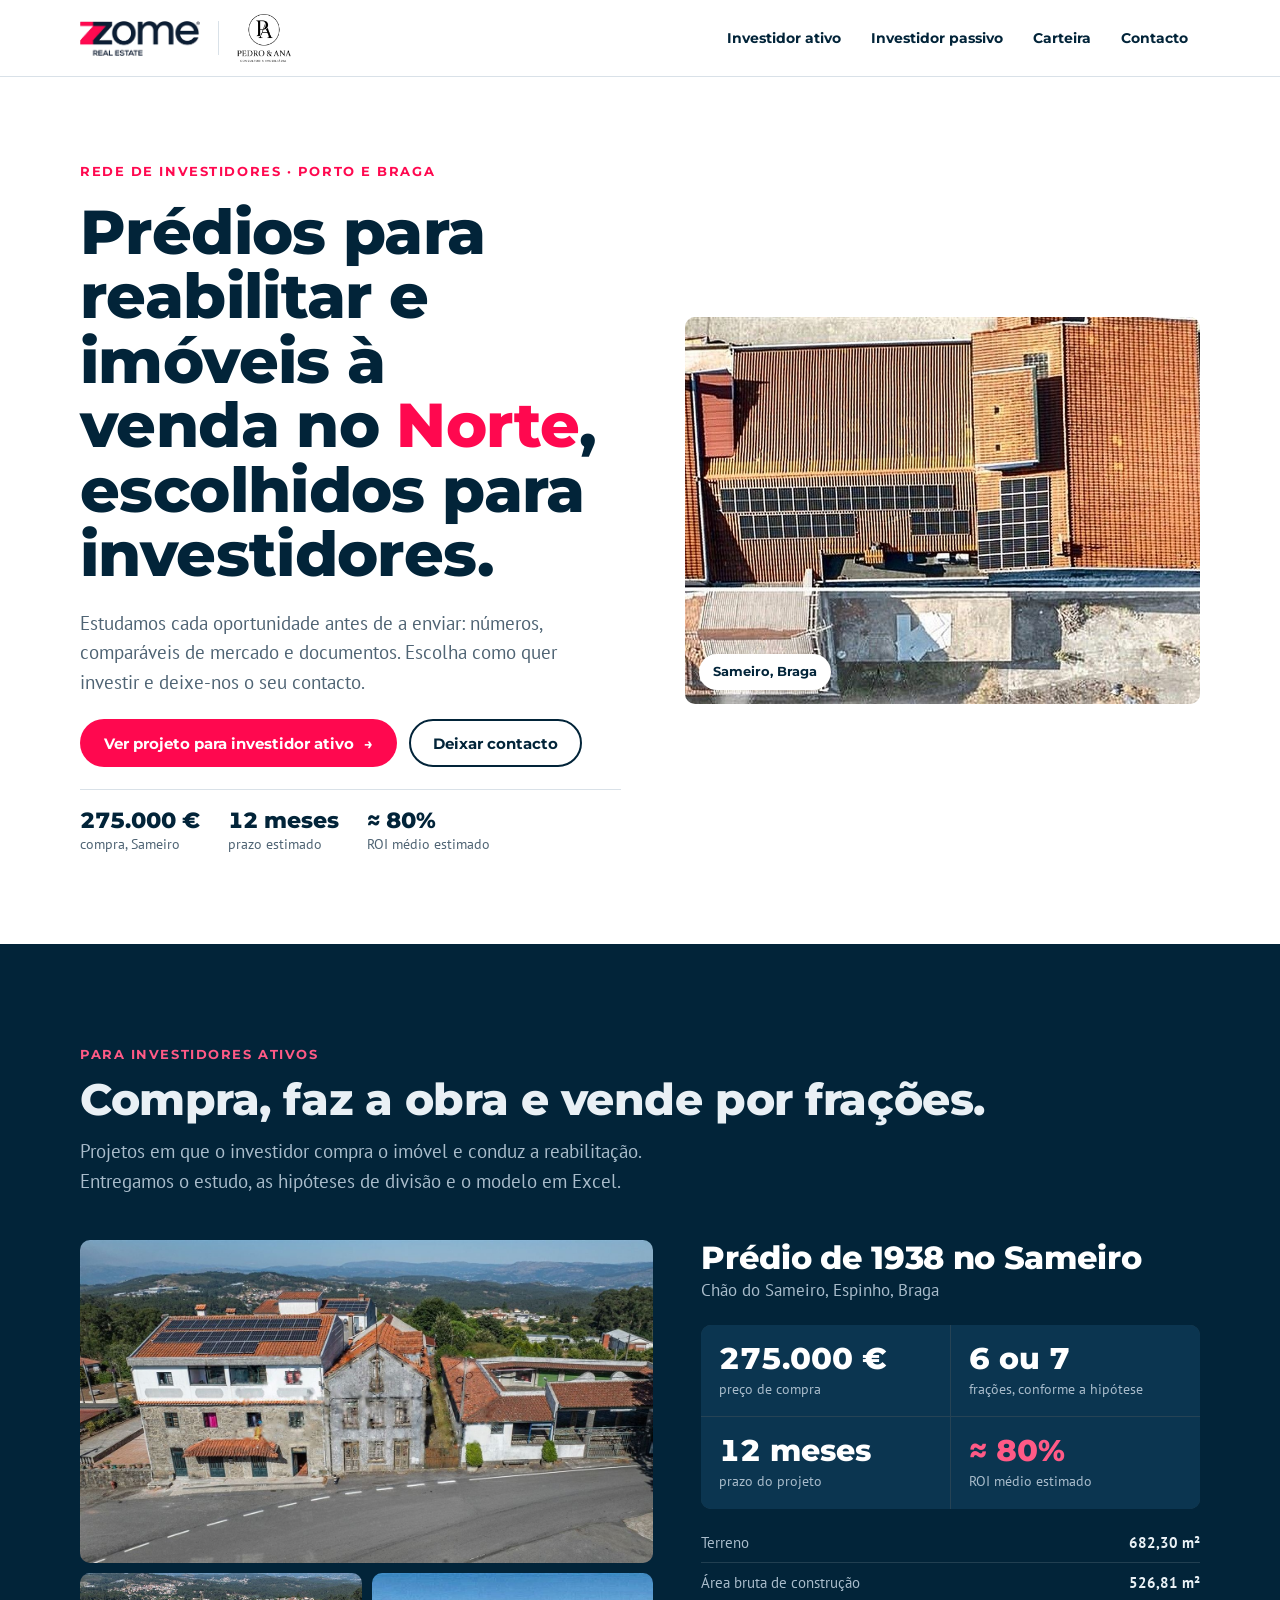
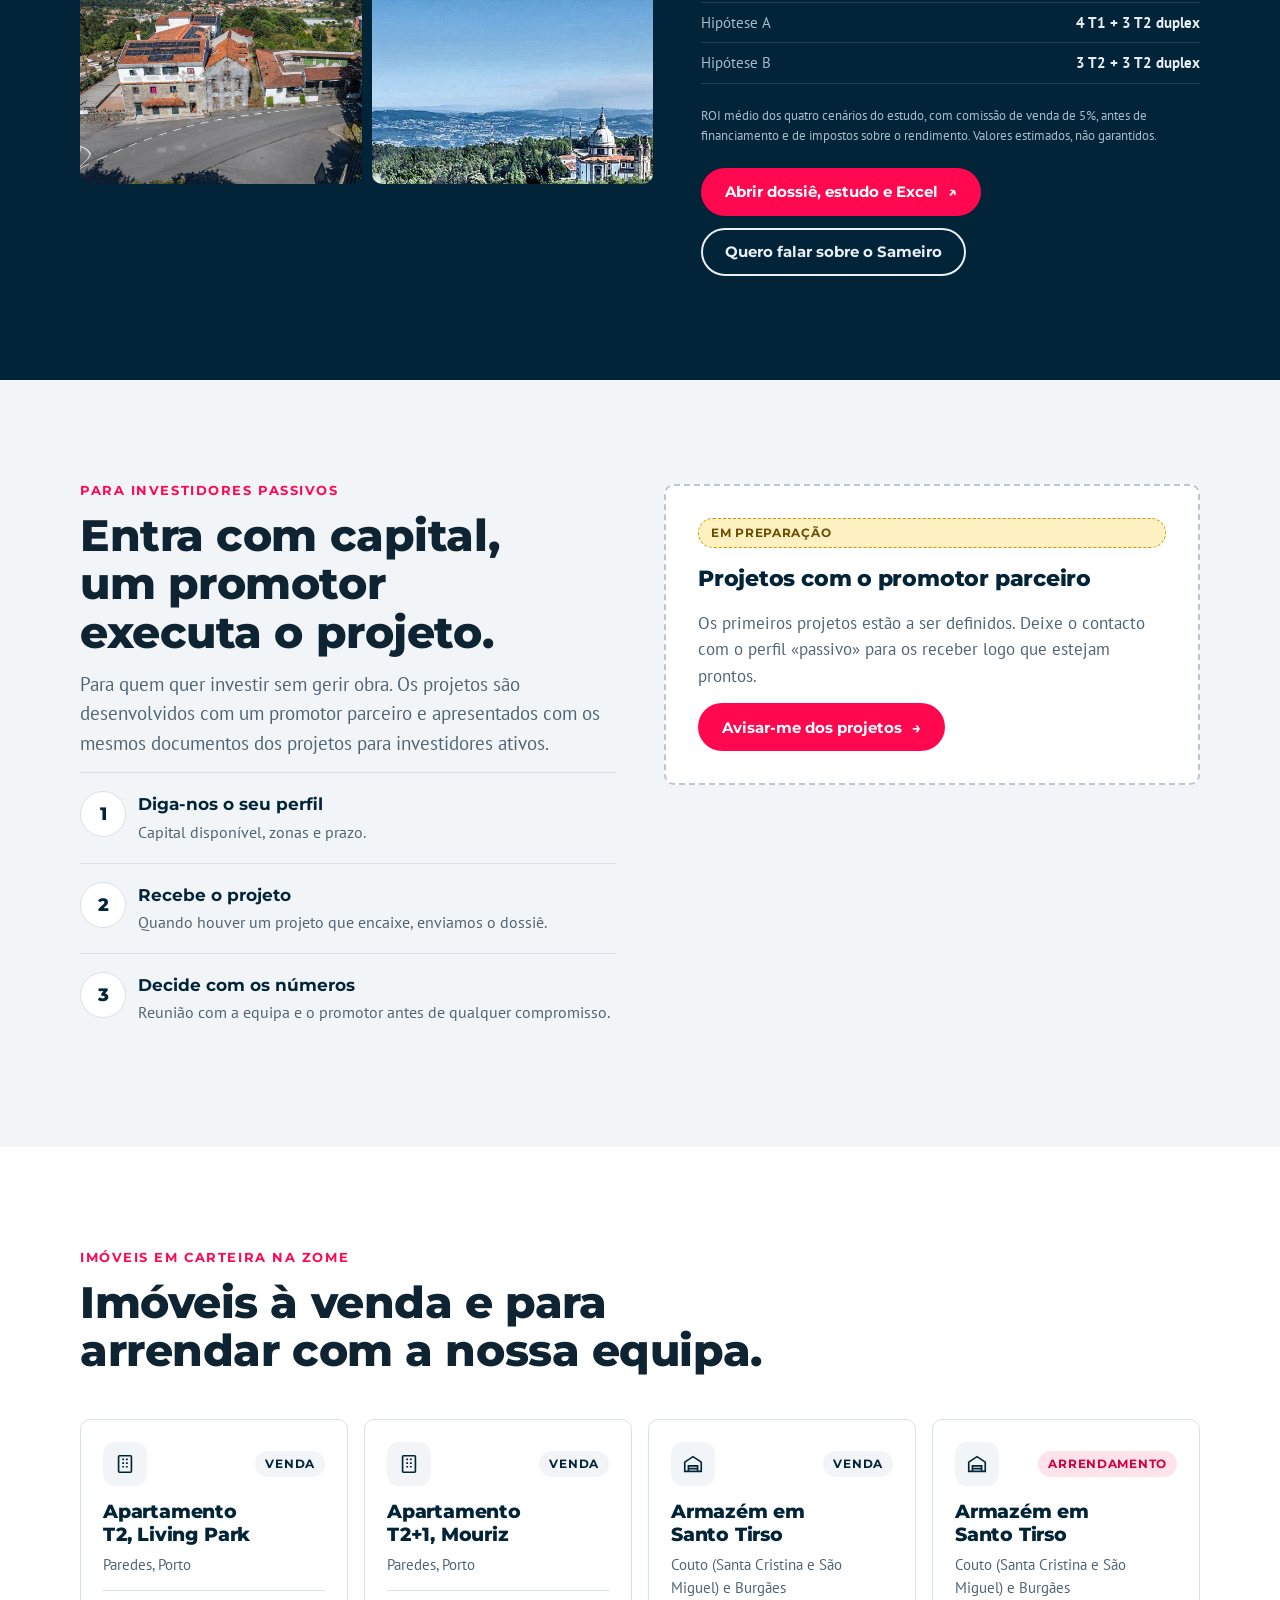
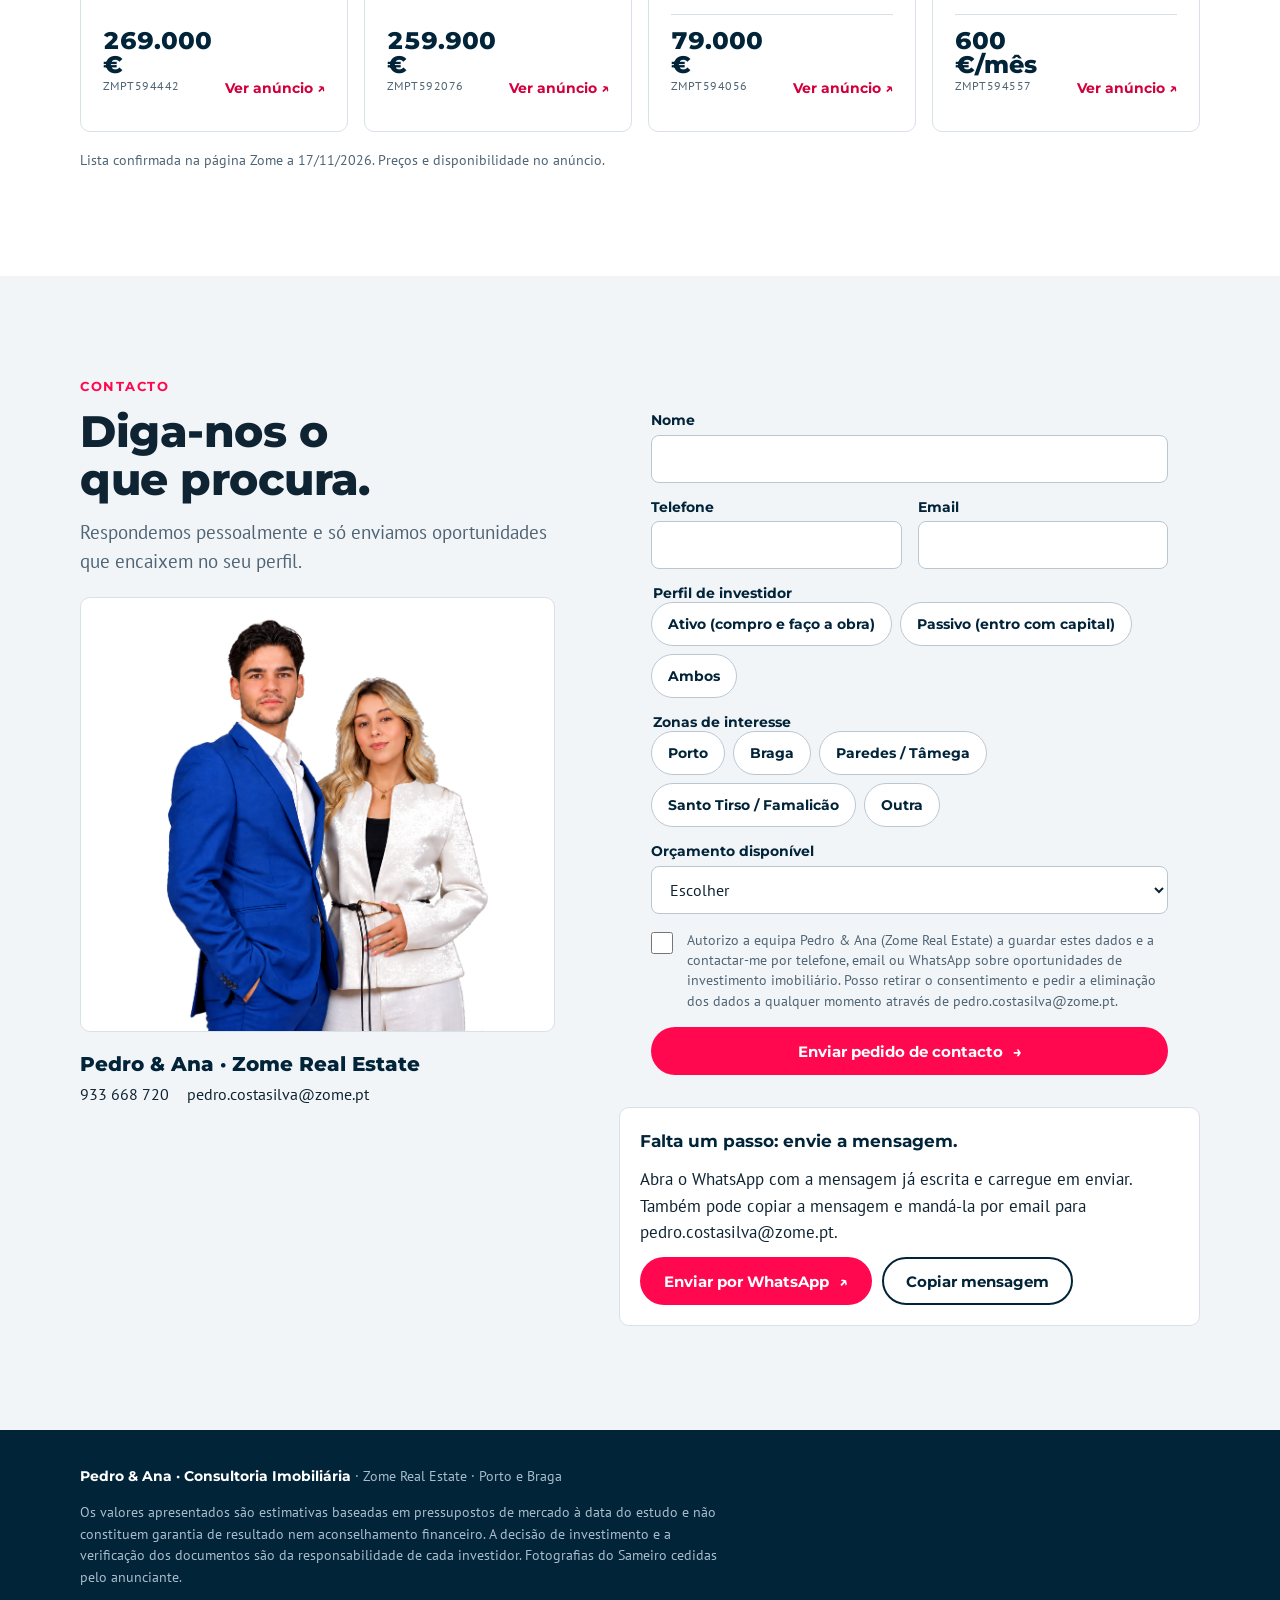
==== index.html @ 42542729 "Site de oportunidades para investidores (v1)" ====
<!doctype html>
<html lang="pt-PT">
<head>
<meta charset="utf-8">
<meta name="viewport" content="width=device-width,initial-scale=1,viewport-fit=cover">
<title>Oportunidades para Investidores · Pedro &amp; Ana · Zome</title>
<meta property="og:title" content="Oportunidades para Investidores · Pedro &amp; Ana">
<meta property="og:description" content="Prédios para reabilitar e imóveis à venda no Norte, estudados para investidores.">
<meta property="og:image" content="img/capa_01.jpg">
<meta name="theme-color" content="#022439">
<link rel="icon" href="img/pa.png">
<meta name="description" content="Oportunidades de investimento imobiliário no Norte, da equipa Pedro &amp; Ana (Zome).">
<link rel="preconnect" href="https://fonts.googleapis.com">
<link rel="stylesheet" href="https://fonts.googleapis.com/css2?family=Montserrat:wght@600;700;800&family=PT+Sans:wght@400;700&display=swap">
<style>
/* Layout: faixas alternadas branco / Dark Blue Zome; uma ideia por faixa; fotografia real do imóvel a liderar.
   Marca: Zome (Dark Blue + Electric Carmine) com Pedro & Ana. Página de tema único, por decisão de marca. */
:root{
  --navy:#022439; --navy-2:#0b3550; --carmine:#FF084F; --carmine-ink:#d1003d;
  --white:#ffffff; --mist:#f2f5f8; --line:#d9e1e8; --ink:#0f2433; --muted:#4f6474;
  --on-navy:#e9f0f5; --on-navy-muted:#a9bccb;
  --display:"Montserrat","Nexa","Segoe UI",Arial,sans-serif;
  --body:"PT Sans","Segoe UI",Arial,sans-serif;
  --r:10px; --wrap:1160px;
  color-scheme:light;
}
*{box-sizing:border-box}
body{margin:0;background:var(--white);color:var(--ink);font:400 17px/1.55 var(--body);-webkit-font-smoothing:antialiased}
img{max-width:100%;display:block}
a{color:inherit}
h1,h2,h3{font-family:var(--display);font-weight:800;letter-spacing:-.01em;text-wrap:balance;margin:0}
p{margin:0}
.wrap{max-width:var(--wrap);margin:0 auto;padding-left:max(20px,env(safe-area-inset-left,0px));padding-right:max(20px,env(safe-area-inset-right,0px))}
.band{padding-block:clamp(56px,9vw,104px)}
.navy{background:var(--navy);color:var(--on-navy)}
.mist{background:var(--mist)}
.eyebrow{font:700 13px/1 var(--display);letter-spacing:.12em;text-transform:uppercase;color:var(--carmine)}
.navy .eyebrow{color:#ff5a86}
.lead{font-size:clamp(17px,1.6vw,19px);color:var(--muted);max-width:60ch}
.navy .lead{color:var(--on-navy-muted)}
.h2{font-size:clamp(28px,4vw,44px);line-height:1.1}
.head{display:grid;gap:14px;margin-bottom:clamp(28px,4vw,44px)}
.pending{display:inline-flex;align-items:center;gap:8px;font:700 12px/1 var(--display);letter-spacing:.06em;text-transform:uppercase;padding:8px 12px;border-radius:999px;background:#fff1c2;color:#6b4e00;border:1px dashed #c99a00}

/* botões */
.btn{display:inline-flex;align-items:center;justify-content:center;gap:10px;min-height:48px;padding:0 22px;border-radius:999px;font:700 15px/1 var(--display);text-decoration:none;border:2px solid transparent;cursor:pointer;transition:transform .18s ease,background-color .18s ease,box-shadow .18s ease}
.btn:hover{transform:translateY(-2px)}
.btn:active{transform:translateY(0) scale(.98)}
.btn-primary{background:var(--carmine);color:#fff}
.btn-primary:hover{background:var(--carmine-ink);box-shadow:0 8px 20px -8px rgba(255,8,79,.6)}
.btn-ghost{border-color:currentColor;background:transparent}
.btn-ghost:hover{background:rgba(2,36,57,.06)}
.navy .btn-ghost:hover{background:rgba(255,255,255,.08)}
.btn .arr{transition:transform .18s ease}
.btn:hover .arr{transform:translateX(3px)}
:focus-visible{outline:3px solid var(--carmine);outline-offset:3px;border-radius:6px}

/* topo */
.top{background:var(--white);border-bottom:1px solid var(--line)}
.top .wrap{display:flex;align-items:center;justify-content:space-between;gap:16px;min-height:76px;flex-wrap:wrap;padding-block:10px}
.logos{display:flex;align-items:center;gap:18px}
.logos .zome{width:120px;height:auto}
.logos .pa{width:54px;height:auto}
.logos .sep{width:1px;height:34px;background:var(--line)}
.top nav{display:flex;gap:6px;flex-wrap:wrap}
.top nav a{font:700 14px/1 var(--display);text-decoration:none;padding:12px 12px;border-radius:999px;color:var(--navy);background-image:linear-gradient(var(--carmine),var(--carmine));background-size:0 2px;background-repeat:no-repeat;background-position:12px calc(100% - 6px);transition:background-size .2s ease}
.top nav a:hover{background-size:calc(100% - 24px) 2px}

/* hero */
.hero{padding-block:clamp(40px,7vw,88px)}
.hero .wrap{display:grid;grid-template-columns:1.05fr 1fr;gap:clamp(28px,5vw,64px);align-items:center}
.hero h1{font-size:clamp(34px,5.4vw,62px);line-height:1.04;color:var(--navy)}
.hero h1 em{font-style:normal;color:var(--carmine)}
.hero .copy{display:grid;gap:22px;min-width:0}
.hero .actions{display:flex;gap:12px;flex-wrap:wrap}
.hero-photo{position:relative;border-radius:var(--r);overflow:hidden;aspect-ratio:4/3;max-width:100%;background:var(--mist)}
.hero-photo img{width:100%;height:100%;object-fit:cover;transition:transform .5s ease}
.hero-photo:hover img{transform:scale(1.025)}
.hero-photo .tag{position:absolute;left:14px;bottom:14px;background:var(--white);color:var(--navy);font:700 13px/1.2 var(--display);padding:10px 14px;border-radius:999px}
.facts-row{display:flex;gap:28px;flex-wrap:wrap;padding-top:6px;border-top:1px solid var(--line)}
.facts-row div{display:grid;gap:2px;padding-top:14px}
.facts-row b{font:800 22px/1 var(--display);color:var(--navy);font-variant-numeric:tabular-nums}
.facts-row span{font-size:14px;color:var(--muted)}
[data-enter]{animation:enter .7s cubic-bezier(.2,.7,.2,1) both}
[data-enter="2"]{animation-delay:.12s}
@keyframes enter{from{opacity:0;transform:translateY(14px)}to{opacity:1;transform:none}}

/* ativos: Sameiro */
.project{display:grid;grid-template-columns:1.15fr 1fr;gap:clamp(24px,4vw,48px);align-items:start}
.gallery{display:grid;grid-template-columns:1fr 1fr;gap:10px;min-width:0}
.gallery figure{margin:0;border-radius:var(--r);overflow:hidden;background:var(--navy-2)}
.gallery figure:first-child{grid-column:1/-1;aspect-ratio:16/9}
.gallery figure:not(:first-child){aspect-ratio:4/3}
.gallery img{width:100%;height:100%;object-fit:cover;transition:transform .5s ease}
.gallery figure:hover img{transform:scale(1.03)}
.pdata{display:grid;gap:22px;min-width:0}
.pdata h3{font-size:clamp(24px,2.8vw,32px);line-height:1.15;color:#fff}
.place{color:var(--on-navy-muted)}
.kpis{display:grid;grid-template-columns:1fr 1fr;gap:1px;background:rgba(255,255,255,.14);border-radius:var(--r);overflow:hidden}
.kpis div{background:var(--navy-2);padding:18px 18px 16px;display:grid;gap:4px}
.kpis b{font:800 clamp(24px,2.6vw,30px)/1.05 var(--display);color:#fff;font-variant-numeric:tabular-nums}
.kpis .roi b{color:#ff5a86}
.kpis span{font-size:14px;color:var(--on-navy-muted)}
.spec{display:grid;gap:8px;font-size:15px;color:var(--on-navy-muted);margin:0;padding:0;list-style:none}
.spec li{display:flex;justify-content:space-between;gap:16px;border-bottom:1px solid rgba(255,255,255,.12);padding-bottom:8px}
.spec li b{color:var(--on-navy);font-weight:700;text-align:right}
.note{font-size:13px;color:var(--on-navy-muted)}
.pactions{display:flex;gap:12px;flex-wrap:wrap}

/* passivos */
.passive{display:grid;grid-template-columns:1fr 1fr;gap:clamp(24px,4vw,48px);align-items:start}
.how{display:grid;gap:0;margin:0;padding:0;list-style:none;counter-reset:s}
.how li{counter-increment:s;display:grid;grid-template-columns:44px 1fr;gap:14px;padding:18px 0;border-top:1px solid var(--line)}
.how li::before{content:counter(s);font:800 18px/44px var(--display);text-align:center;width:44px;height:44px;border-radius:50%;background:var(--white);color:var(--navy);border:1px solid var(--line)}
.how b{font-family:var(--display);color:var(--navy);display:block;margin-bottom:2px}
.how p{color:var(--muted);font-size:16px}
.slot{border:2px dashed #b9c7d3;border-radius:var(--r);padding:clamp(22px,3vw,32px);display:grid;gap:14px;background:var(--white)}
.slot h3{font-size:22px;color:var(--navy)}
.slot p{color:var(--muted)}

/* carteira Zome */
.cards{display:grid;grid-template-columns:repeat(4,minmax(0,1fr));gap:16px}
.card{display:grid;grid-template-rows:auto auto 1fr auto;gap:14px;padding:22px;border:1px solid var(--line);border-radius:var(--r);text-decoration:none;background:var(--white);transition:transform .2s ease,box-shadow .2s ease,border-color .2s ease}
.card:hover{transform:translateY(-2px);box-shadow:0 14px 28px -18px rgba(2,36,57,.45);border-color:#b9c7d3}
.card .thumb{margin:-22px -22px 0;aspect-ratio:16/10;overflow:hidden;border-radius:var(--r) var(--r) 0 0;background:var(--mist)}
.card .thumb img{width:100%;height:100%;object-fit:cover;transition:transform .5s ease}
.card:hover .thumb img{transform:scale(1.03)}
.card .kind{display:flex;justify-content:space-between;align-items:center;gap:8px}
.card .ico{width:44px;height:44px;border-radius:12px;background:var(--mist);display:grid;place-items:center;color:var(--navy)}
.card .deal{font:700 12px/1 var(--display);letter-spacing:.06em;text-transform:uppercase;padding:7px 10px;border-radius:999px;background:var(--mist);color:var(--navy)}
.card .deal.rent{background:#ffe3eb;color:var(--carmine-ink)}
.card h3{font-size:19px;line-height:1.25;color:var(--navy)}
.card .loc{font-size:15px;color:var(--muted);margin-top:6px}
.card .price{font:800 24px/1 var(--display);color:var(--navy);font-variant-numeric:tabular-nums}
.card .foot{display:flex;justify-content:space-between;align-items:end;gap:10px;padding-top:14px;border-top:1px solid var(--line)}
.card .ref{font-size:12px;color:var(--muted);letter-spacing:.04em}
.card .go{font:700 14px/1 var(--display);color:var(--carmine-ink);white-space:nowrap}
.card:hover .go .arr{transform:translateX(3px)}
.go .arr{display:inline-block;transition:transform .18s ease}
.checked{margin-top:18px;font-size:14px;color:var(--muted)}

/* contacto */
.contact{display:grid;grid-template-columns:.9fr 1.1fr;gap:clamp(28px,5vw,64px);align-items:start}
.team{display:grid;gap:20px;min-width:0}
.team-photo{background:#fff;border-radius:var(--r);border:1px solid var(--line);overflow:hidden;display:flex;justify-content:center;padding-top:18px}
.team-photo img{width:min(340px,80%);height:auto}
.team .who{display:grid;gap:6px}
.team .who b{font:800 20px/1.2 var(--display);color:var(--navy)}
.copyable{display:flex;flex-wrap:wrap;gap:8px 18px;font-size:16px}
.copyable span{user-select:all}
form{display:grid;gap:16px;background:var(--mist);padding:clamp(20px,3vw,32px);border-radius:var(--r)}
.row2{display:grid;grid-template-columns:1fr 1fr;gap:16px}
.field{display:grid;gap:6px;min-width:0}
label,.legend{font:700 14px/1.2 var(--display);color:var(--navy)}
input[type=text],input[type=tel],input[type=email],select{width:100%;min-height:48px;padding:10px 14px;border:1px solid #b9c7d3;border-radius:8px;font:400 16px/1.3 var(--body);color:var(--ink);background:#fff}
input:focus,select:focus{outline:3px solid rgba(255,8,79,.35);outline-offset:0;border-color:var(--carmine)}
fieldset{border:0;margin:0;padding:0;display:grid;gap:8px;min-width:0}
.choices{display:flex;flex-wrap:wrap;gap:8px}
.choice{position:relative}
.choice input{position:absolute;opacity:0;inset:0;width:100%;height:100%;margin:0;cursor:pointer}
.choice span{display:inline-flex;align-items:center;min-height:44px;padding:0 16px;border-radius:999px;border:1px solid #b9c7d3;background:#fff;font:700 14px/1 var(--display);color:var(--navy);transition:background-color .15s ease,border-color .15s ease}
.choice input:checked+span{background:var(--navy);border-color:var(--navy);color:#fff}
.choice input:focus-visible+span{outline:3px solid var(--carmine);outline-offset:2px}
.consent{display:grid;grid-template-columns:24px 1fr;gap:12px;align-items:start;font:400 14px/1.45 var(--body);color:var(--muted)}
.consent input{width:22px;height:22px;margin:2px 0 0;accent-color:var(--carmine)}
.err{font-size:13px;color:var(--carmine-ink);min-height:0}
.err:empty{display:none}
.done{display:grid;gap:12px;background:#fff;border:1px solid var(--line);border-radius:var(--r);padding:20px}
.done b{font-family:var(--display);color:var(--navy)}
.done .acts{display:flex;flex-wrap:wrap;gap:10px}

/* rodapé */
footer{background:var(--navy);color:var(--on-navy-muted);font-size:14px}
footer .wrap{display:grid;gap:14px;padding-block:36px}
footer b{color:#fff;font-family:var(--display)}
footer .legal{max-width:80ch}

@media (max-width:980px){
  .cards{grid-template-columns:repeat(2,minmax(0,1fr))}
}
@media (max-width:860px){
  .hero .wrap,.project,.passive,.contact{grid-template-columns:1fr}
  .hero-photo{aspect-ratio:16/10}
}
@media (max-width:560px){
  body{font-size:16px}
  .top nav{display:none}
  .cards,.row2{grid-template-columns:1fr}
  .hero .actions .btn,.pactions .btn,form .btn{width:100%}
  .facts-row{gap:18px}
  .kpis b{font-size:22px;white-space:nowrap}
  .kpis div{padding:16px 14px 14px}
}
@media (prefers-reduced-motion:reduce){
  *{animation:none!important;transition:none!important}
}
</style>

</head>
<body>
<header class="top">
  <div class="wrap">
    <div class="logos">
      <img class="zome" src="img/zome.png" alt="Zome Real Estate" width="528" height="154">
      <span class="sep" aria-hidden="true"></span>
      <img class="pa" src="img/pa.png" alt="Pedro &amp; Ana" width="384" height="336">
    </div>
    <nav aria-label="Secções">
      <a href="#ativos">Investidor ativo</a>
      <a href="#passivos">Investidor passivo</a>
      <a href="#carteira">Carteira</a>
      <a href="#contacto">Contacto</a>
    </nav>
  </div>
</header>

<main>
  <section class="hero" aria-labelledby="h1">
    <div class="wrap">
      <div class="copy" data-enter>
        <p class="eyebrow">Rede de Investidores · Porto e Braga</p>
        <h1 id="h1">Prédios para reabilitar e imóveis à venda no <em>Norte</em>, escolhidos para investidores.</h1>
        <p class="lead">Estudamos cada oportunidade antes de a enviar: números, comparáveis de mercado e documentos. Escolha como quer investir e deixe-nos o seu contacto.</p>
        <div class="actions">
          <a class="btn btn-primary" href="#ativos">Ver projeto para investidor ativo <span class="arr" aria-hidden="true">→</span></a>
          <a class="btn btn-ghost" href="#contacto" style="color:var(--navy)">Deixar contacto</a>
        </div>
        <div class="facts-row" aria-label="Projeto em destaque">
          <div><b>275.000 €</b><span>compra, Sameiro</span></div>
          <div><b>12 meses</b><span>prazo estimado</span></div>
          <div><b>≈ 80%</b><span>ROI médio estimado</span></div>
        </div>
      </div>
      <div class="hero-photo" data-enter="2">
        <img src="img/capa_01.jpg" alt="Vista aérea do Sameiro, em Braga" width="1360" height="614">
        <span class="tag">Sameiro, Braga</span>
      </div>
    </div>
  </section>

  <section id="ativos" class="band navy" aria-labelledby="h-ativos">
    <div class="wrap">
      <div class="head">
        <p class="eyebrow">Para investidores ativos</p>
        <h2 id="h-ativos" class="h2">Compra, faz a obra e vende por frações.</h2>
        <p class="lead">Projetos em que o investidor compra o imóvel e conduz a reabilitação. Entregamos o estudo, as hipóteses de divisão e o modelo em Excel.</p>
      </div>
      <article class="project">
        <div class="gallery">
          <figure><img src="img/vista.jpg" alt="Fachada do prédio do Sameiro vista de cima, junto à estrada" loading="lazy" width="1400" height="787"></figure>
          <figure><img src="img/fachada.jpg" alt="Fachada principal do prédio" loading="lazy" width="1400" height="787"></figure>
          <figure><img src="img/santuario.jpg" alt="Santuário do Sameiro, perto do prédio" loading="lazy" width="1400" height="356"></figure>
        </div>
        <div class="pdata">
          <div>
            <h3>Prédio de 1938 no Sameiro</h3>
            <p class="place">Chão do Sameiro, Espinho, Braga</p>
          </div>
          <div class="kpis">
            <div><b>275.000 €</b><span>preço de compra</span></div>
            <div><b>6 ou 7</b><span>frações, conforme a hipótese</span></div>
            <div><b>12 meses</b><span>prazo do projeto</span></div>
            <div class="roi"><b>≈ 80%</b><span>ROI médio estimado</span></div>
          </div>
          <ul class="spec">
            <li><span>Terreno</span><b>682,30 m²</b></li>
            <li><span>Área bruta de construção</span><b>526,81 m²</b></li>
            <li><span>Hipótese A</span><b>4 T1 + 3 T2 duplex</b></li>
            <li><span>Hipótese B</span><b>3 T2 + 3 T2 duplex</b></li>
          </ul>
          <p class="note">ROI médio dos quatro cenários do estudo, com comissão de venda de 5%, antes de financiamento e de impostos sobre o rendimento. Valores estimados, não garantidos.</p>
          <div class="pactions">
            <a class="btn btn-primary" href="https://drive.google.com/drive/folders/1wMXdfrpg5PGlUDmoerhlWoyHNDEDLMQx" target="_blank" rel="noopener">Abrir dossiê, estudo e Excel <span class="arr" aria-hidden="true">↗</span></a>
            <a class="btn btn-ghost" href="#contacto">Quero falar sobre o Sameiro</a>
          </div>
        </div>
      </article>
    </div>
  </section>

  <section id="passivos" class="band mist" aria-labelledby="h-passivos">
    <div class="wrap passive">
      <div class="head" style="margin-bottom:0">
        <p class="eyebrow">Para investidores passivos</p>
        <h2 id="h-passivos" class="h2">Entra com capital, um promotor executa o projeto.</h2>
        <p class="lead">Para quem quer investir sem gerir obra. Os projetos são desenvolvidos com um promotor parceiro e apresentados com os mesmos documentos dos projetos para investidores ativos.</p>
        <ol class="how">
          <li><div><b>Diga-nos o seu perfil</b><p>Capital disponível, zonas e prazo.</p></div></li>
          <li><div><b>Recebe o projeto</b><p>Quando houver um projeto que encaixe, enviamos o dossiê.</p></div></li>
          <li><div><b>Decide com os números</b><p>Reunião com a equipa e o promotor antes de qualquer compromisso.</p></div></li>
        </ol>
      </div>
      <div class="slot" aria-live="polite">
        <span class="pending">Em preparação</span>
        <h3>Projetos com o promotor parceiro</h3>
        <p>Os primeiros projetos estão a ser definidos. Deixe o contacto com o perfil «passivo» para os receber logo que estejam prontos.</p>
        <!-- POR PREENCHER (Pedro): projetos do Jorge Pais — nome, zona, capital mínimo, prazo, retorno previsto, modelo de entrada. Confirmar se o nome do promotor pode aparecer. -->
        <a class="btn btn-primary" href="#contacto" style="justify-self:start">Avisar-me dos projetos <span class="arr" aria-hidden="true">→</span></a>
      </div>
    </div>
  </section>

  <section id="carteira" class="band" aria-labelledby="h-carteira">
    <div class="wrap">
      <div class="head">
        <p class="eyebrow">Imóveis em carteira na Zome</p>
        <h2 id="h-carteira" class="h2">Imóveis à venda e para arrendar com a nossa equipa.</h2>
      </div>
      <div class="cards">
        <a class="card" href="https://www.zome.pt/pt/apartamento-t2-porto-paredes-paredes-ZMPT594442" target="_blank" rel="noopener">
          <div class="thumb"><img src="https://images.zome.pt/listings/mres/2/0/2/6/1/0/2/2/1/4/4/8/4/2/livingparkviiexterior03_20261116170755.jpg" alt="Exterior do Living Park, em Paredes" loading="lazy" referrerpolicy="no-referrer" onerror="this.parentElement.remove()"></div>
          <div class="kind"><span class="ico" aria-hidden="true"><svg width="22" height="22" viewBox="0 0 24 24" fill="none" stroke="currentColor" stroke-width="1.8"><rect x="5" y="3" width="14" height="18" rx="1"/><path d="M9 7h2M13 7h2M9 11h2M13 11h2M9 15h2M13 15h2"/></svg></span><span class="deal">Venda</span></div>
          <div><h3>Apartamento T2, Living Park</h3><p class="loc">Paredes, Porto</p></div>
          <div class="foot"><div><p class="price">269.000 €</p><p class="ref">ZMPT594442</p></div><span class="go">Ver anúncio <span class="arr">↗</span></span></div>
        </a>
        <a class="card" href="https://www.zome.pt/pt/apartamento-t2_1-porto-paredes-paredes-ZMPT592076" target="_blank" rel="noopener">
          <div class="thumb"><img src="https://images.zome.pt/listings/mres/2/0/2/6/0/8/1/1/0/8/3/3/5/1sala_20260921233149.jpg" alt="Sala do apartamento T2+1 em Mouriz" loading="lazy" referrerpolicy="no-referrer" onerror="this.parentElement.remove()"></div>
          <div class="kind"><span class="ico" aria-hidden="true"><svg width="22" height="22" viewBox="0 0 24 24" fill="none" stroke="currentColor" stroke-width="1.8"><rect x="5" y="3" width="14" height="18" rx="1"/><path d="M9 7h2M13 7h2M9 11h2M13 11h2M9 15h2M13 15h2"/></svg></span><span class="deal">Venda</span></div>
          <div><h3>Apartamento T2+1, Mouriz</h3><p class="loc">Paredes, Porto</p></div>
          <div class="foot"><div><p class="price">259.900 €</p><p class="ref">ZMPT592076</p></div><span class="go">Ver anúncio <span class="arr">↗</span></span></div>
        </a>
        <a class="card" href="https://www.zome.pt/pt/armazem-porto-santo_tirso-santo_tirso_couto_santa_cristina_e_sao_miguel_e_burgaes-ZMPT594056" target="_blank" rel="noopener">
          <div class="thumb"><img src="https://images.zome.pt/listings/mres/2/0/2/6/1/0/1/2/2/1/2/2/1/1/01capaarmazem_20261012212223.jpg" alt="Armazém em Santo Tirso" loading="lazy" referrerpolicy="no-referrer" onerror="this.parentElement.remove()"></div>
          <div class="kind"><span class="ico" aria-hidden="true"><svg width="22" height="22" viewBox="0 0 24 24" fill="none" stroke="currentColor" stroke-width="1.8"><path d="M3 10l9-6 9 6v10H3z"/><path d="M7 20v-6h10v6M7 17h10"/></svg></span><span class="deal">Venda</span></div>
          <div><h3>Armazém em Santo Tirso</h3><p class="loc">Couto (Santa Cristina e São Miguel) e Burgães</p></div>
          <div class="foot"><div><p class="price">79.000 €</p><p class="ref">ZMPT594056</p></div><span class="go">Ver anúncio <span class="arr">↗</span></span></div>
        </a>
        <a class="card" href="https://www.zome.pt/pt/armazem-porto-santo_tirso-santo_tirso_couto_santa_cristina_e_sao_miguel_e_burgaes-ZMPT594557" target="_blank" rel="noopener">
          <div class="thumb"><img src="https://images.zome.pt/listings/mres/2/0/2/6/1/0/2/6/1/2/1/5/2/8/01capaarmazem20261012212223_20261026121537.jpg" alt="Armazém em Santo Tirso para arrendar" loading="lazy" referrerpolicy="no-referrer" onerror="this.parentElement.remove()"></div>
          <div class="kind"><span class="ico" aria-hidden="true"><svg width="22" height="22" viewBox="0 0 24 24" fill="none" stroke="currentColor" stroke-width="1.8"><path d="M3 10l9-6 9 6v10H3z"/><path d="M7 20v-6h10v6M7 17h10"/></svg></span><span class="deal rent">Arrendamento</span></div>
          <div><h3>Armazém em Santo Tirso</h3><p class="loc">Couto (Santa Cristina e São Miguel) e Burgães</p></div>
          <div class="foot"><div><p class="price">600 €/mês</p><p class="ref">ZMPT594557</p></div><span class="go">Ver anúncio <span class="arr">↗</span></span></div>
        </a>
      </div>
      <p class="checked">Lista confirmada na página Zome a 17/11/2026. Preços e disponibilidade no anúncio.</p>
    </div>
  </section>

  <section id="contacto" class="band mist" aria-labelledby="h-contacto">
    <div class="wrap contact">
      <div class="team">
        <div class="head" style="margin-bottom:0">
          <p class="eyebrow">Contacto</p>
          <h2 id="h-contacto" class="h2">Diga-nos o que procura.</h2>
          <p class="lead">Respondemos pessoalmente e só enviamos oportunidades que encaixem no seu perfil.</p>
        </div>
        <div class="team-photo"><img src="img/team.png" alt="Pedro e Ana" width="711" height="869" loading="lazy"></div>
        <div class="who">
          <b>Pedro &amp; Ana · Zome Real Estate</b>
          <div class="copyable"><span>933 668 720</span><span>pedro.costasilva@zome.pt</span></div>
        </div>
      </div>

      <div>
        <form id="lead" novalidate>
          <div class="field"><label for="f-nome">Nome</label><input id="f-nome" name="nome" type="text" autocomplete="name" required><p class="err" id="e-nome"></p></div>
          <div class="row2">
            <div class="field"><label for="f-tel">Telefone</label><input id="f-tel" name="telefone" type="tel" autocomplete="tel" inputmode="tel" required><p class="err" id="e-tel"></p></div>
            <div class="field"><label for="f-email">Email</label><input id="f-email" name="email" type="email" autocomplete="email" required><p class="err" id="e-email"></p></div>
          </div>
          <fieldset>
            <legend class="legend">Perfil de investidor</legend>
            <div class="choices">
              <label class="choice"><input type="radio" name="perfil" id="f-ativo" value="Ativo"><span>Ativo (compro e faço a obra)</span></label>
              <label class="choice"><input type="radio" name="perfil" id="f-passivo" value="Passivo"><span>Passivo (entro com capital)</span></label>
              <label class="choice"><input type="radio" name="perfil" id="f-ambos" value="Ambos"><span>Ambos</span></label>
            </div>
            <p class="err" id="e-perfil"></p>
          </fieldset>
          <fieldset>
            <legend class="legend">Zonas de interesse</legend>
            <div class="choices">
              <label class="choice"><input type="checkbox" name="zonas" id="z-porto" value="Porto"><span>Porto</span></label>
              <label class="choice"><input type="checkbox" name="zonas" id="z-braga" value="Braga"><span>Braga</span></label>
              <label class="choice"><input type="checkbox" name="zonas" id="z-tamega" value="Paredes / Tâmega"><span>Paredes / Tâmega</span></label>
              <label class="choice"><input type="checkbox" name="zonas" id="z-tirso" value="Santo Tirso / Famalicão"><span>Santo Tirso / Famalicão</span></label>
              <label class="choice"><input type="checkbox" name="zonas" id="z-outra" value="Outra"><span>Outra</span></label>
            </div>
          </fieldset>
          <div class="field">
            <label for="f-orc">Orçamento disponível</label>
            <select id="f-orc" name="orcamento">
              <option value="">Escolher</option>
              <option>Até 100.000 €</option>
              <option>100.000 € a 250.000 €</option>
              <option>250.000 € a 500.000 €</option>
              <option>500.000 € a 1.000.000 €</option>
              <option>Mais de 1.000.000 €</option>
            </select>
          </div>
          <label class="consent" for="f-rgpd">
            <input type="checkbox" id="f-rgpd" name="rgpd">
            <span>Autorizo a equipa Pedro &amp; Ana (Zome Real Estate) a guardar estes dados e a contactar-me por telefone, email ou WhatsApp sobre oportunidades de investimento imobiliário. Posso retirar o consentimento e pedir a eliminação dos dados a qualquer momento através de pedro.costasilva@zome.pt.</span>
          </label>
          <p class="err" id="e-rgpd"></p>
          <button class="btn btn-primary" type="submit">Enviar pedido de contacto <span class="arr" aria-hidden="true">→</span></button>
        </form>
        <div class="done" id="done" hidden>
          <b id="done-title">Falta um passo: envie a mensagem.</b>
          <p id="done-text">Abra o WhatsApp com a mensagem já escrita e carregue em enviar. Também pode copiar a mensagem e mandá-la por email para pedro.costasilva@zome.pt.</p>
          <div class="acts">
            <a class="btn btn-primary" id="wa" href="#" target="_blank" rel="noopener">Enviar por WhatsApp <span class="arr" aria-hidden="true">↗</span></a>
            <button class="btn btn-ghost" type="button" id="copy" style="color:var(--navy)">Copiar mensagem</button>
          </div>
          <p class="err" id="copy-msg" style="color:var(--muted)"></p>
        </div>
      </div>
    </div>
  </section>
</main>

<footer>
  <div class="wrap">
    <p><b>Pedro &amp; Ana · Consultoria Imobiliária</b> · Zome Real Estate · Porto e Braga</p>
    <p class="legal">Os valores apresentados são estimativas baseadas em pressupostos de mercado à data do estudo e não constituem garantia de resultado nem aconselhamento financeiro. A decisão de investimento e a verificação dos documentos são da responsabilidade de cada investidor. Fotografias do Sameiro cedidas pelo anunciante.</p>
  </div>
</footer>

<script>
/* Endereço do Apps Script (Implementar > Aplicação Web). Enquanto estiver vazio, os pedidos seguem só por WhatsApp. */
const FORM_ENDPOINT = "";
(function(){
  const f=document.getElementById('lead');
  const done=document.getElementById('done');
  const $=id=>document.getElementById(id);
  function setErr(id,msg){$(id).textContent=msg||''}
  function msgText(d){
    return ['Olá Pedro, gostava de receber oportunidades de investimento.',
      'Nome: '+d.nome,'Telefone: '+d.telefone,'Email: '+d.email,
      'Perfil: '+(d.perfil||'—'),'Zonas: '+(d.zonas.join(', ')||'—'),'Orçamento: '+(d.orcamento||'—'),
      'Autorizo o contacto sobre oportunidades de investimento (RGPD).'].join('\n');
  }
  let lastMsg='';
  f.addEventListener('submit',async e=>{
    e.preventDefault();
    const d={
      nome:$('f-nome').value.trim(),telefone:$('f-tel').value.trim(),email:$('f-email').value.trim(),
      perfil:(f.querySelector('input[name=perfil]:checked')||{}).value||'',
      zonas:[...f.querySelectorAll('input[name=zonas]:checked')].map(x=>x.value),
      orcamento:$('f-orc').value,rgpd:$('f-rgpd').checked
    };
    let ok=true;
    setErr('e-nome',d.nome?'':'Escreva o seu nome.');ok=ok&&!!d.nome;
    const telOk=d.telefone.replace(/\D/g,'').length>=9;setErr('e-tel',telOk?'':'Escreva um telefone com pelo menos 9 dígitos.');ok=ok&&telOk;
    const emOk=/^[^\s@]+@[^\s@]+\.[^\s@]+$/.test(d.email);setErr('e-email',emOk?'':'Escreva um email válido, por exemplo nome@dominio.pt.');ok=ok&&emOk;
    setErr('e-perfil',d.perfil?'':'Escolha um perfil.');ok=ok&&!!d.perfil;
    setErr('e-rgpd',d.rgpd?'':'Para o podermos contactar, assinale a autorização.');ok=ok&&d.rgpd;
    if(!ok){const firstErr=f.querySelector('.err:not(:empty)');if(firstErr)firstErr.scrollIntoView({block:'center',behavior:'smooth'});return}
    lastMsg=msgText(d);
    $('wa').href='https://wa.me/351933668720?text='+encodeURIComponent(lastMsg);
    const btn=f.querySelector('button[type=submit]');
    let saved=false;
    if(FORM_ENDPOINT){
      btn.disabled=true;btn.firstChild.textContent='A enviar… ';
      try{
        const body=new URLSearchParams({nome:d.nome,telefone:d.telefone,email:d.email,perfil:d.perfil,zonas:d.zonas.join(', '),orcamento:d.orcamento,rgpd:'sim',origem:'Página oportunidades',pagina:location.href});
        await fetch(FORM_ENDPOINT,{method:'POST',mode:'no-cors',body});
        saved=true;
      }catch(err){saved=false}
      btn.disabled=false;btn.firstChild.textContent='Enviar pedido de contacto ';
    }
    if(saved){
      $('done-title').textContent='Pedido enviado. Vamos contactá-lo.';
      $('done-text').textContent='Se preferir uma resposta mais rápida, envie também a mensagem pelo WhatsApp.';
    }
    f.hidden=true;done.hidden=false;done.scrollIntoView({block:'center',behavior:'smooth'});
  });
  $('copy').addEventListener('click',()=>{
    navigator.clipboard.writeText(lastMsg).then(()=>{$('copy-msg').textContent='Mensagem copiada.'}).catch(()=>{$('copy-msg').textContent=lastMsg});
  });
})();
</script>
</body>
</html>
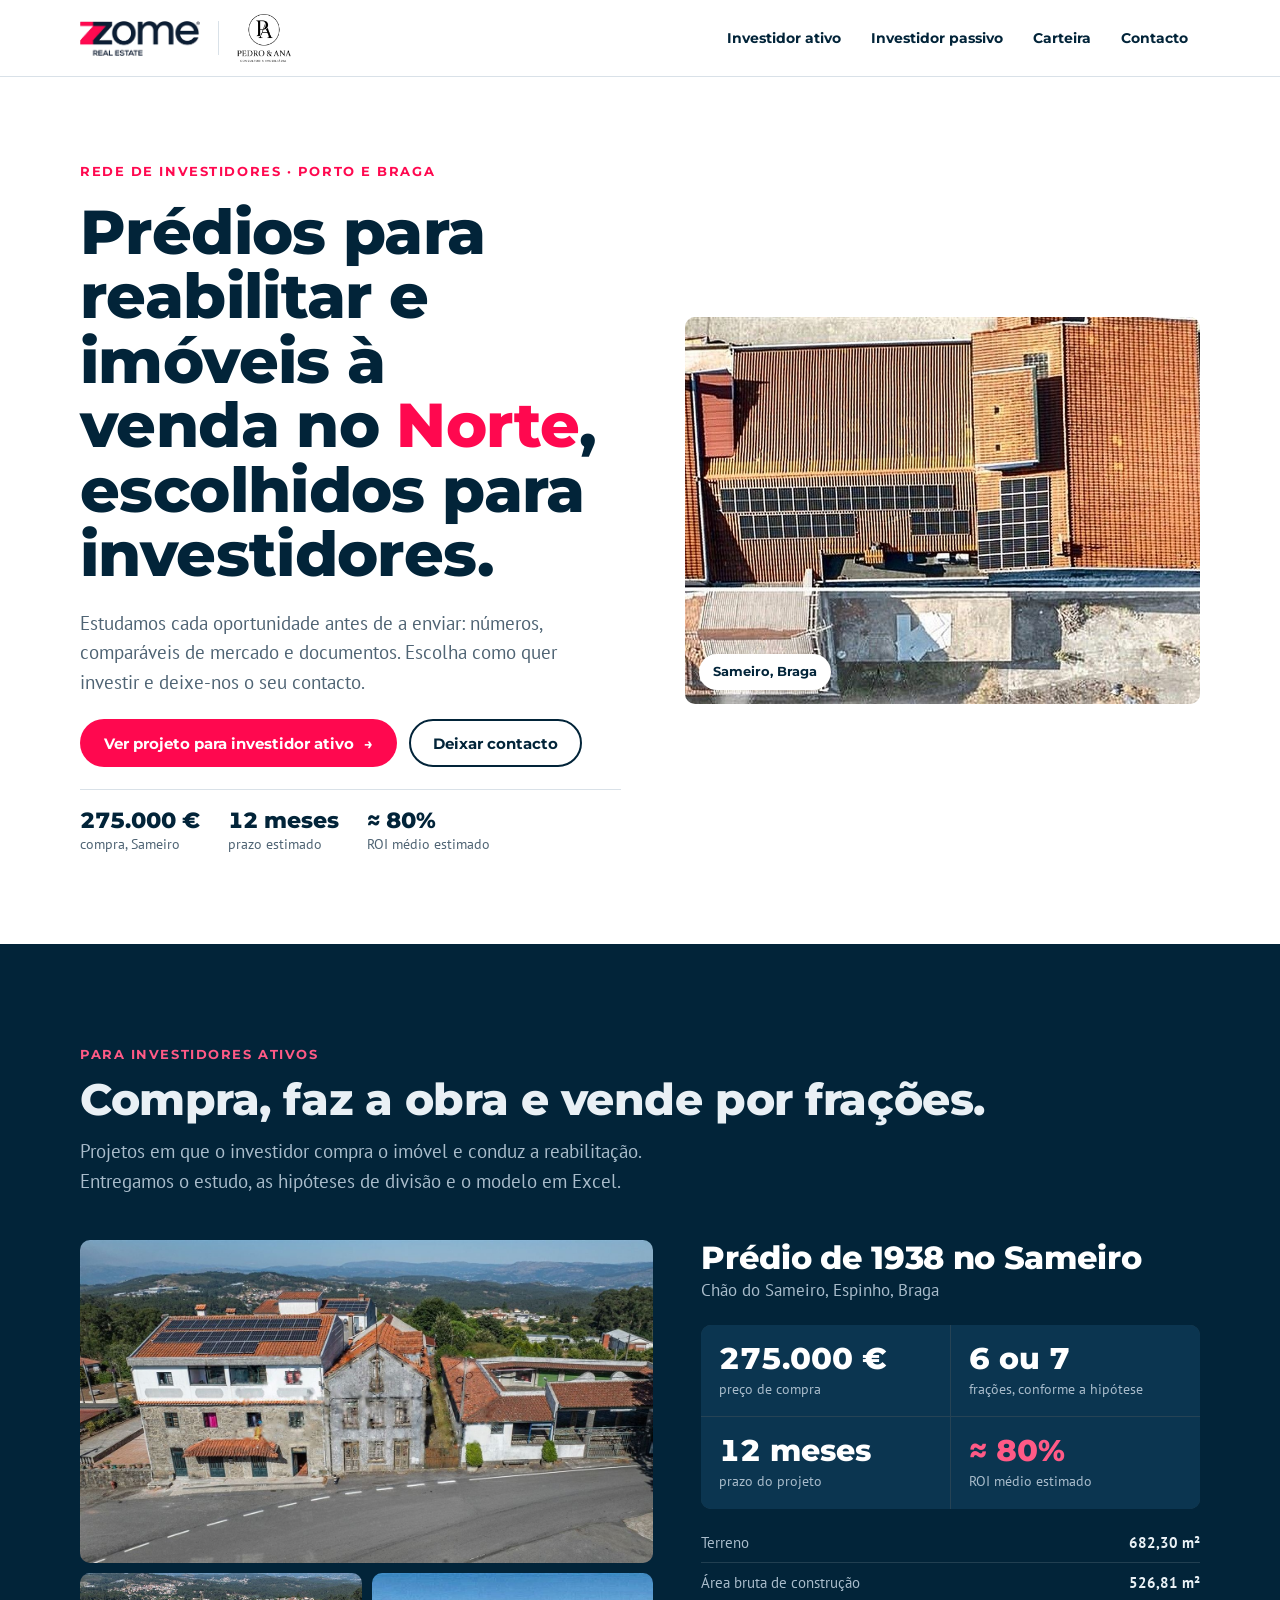
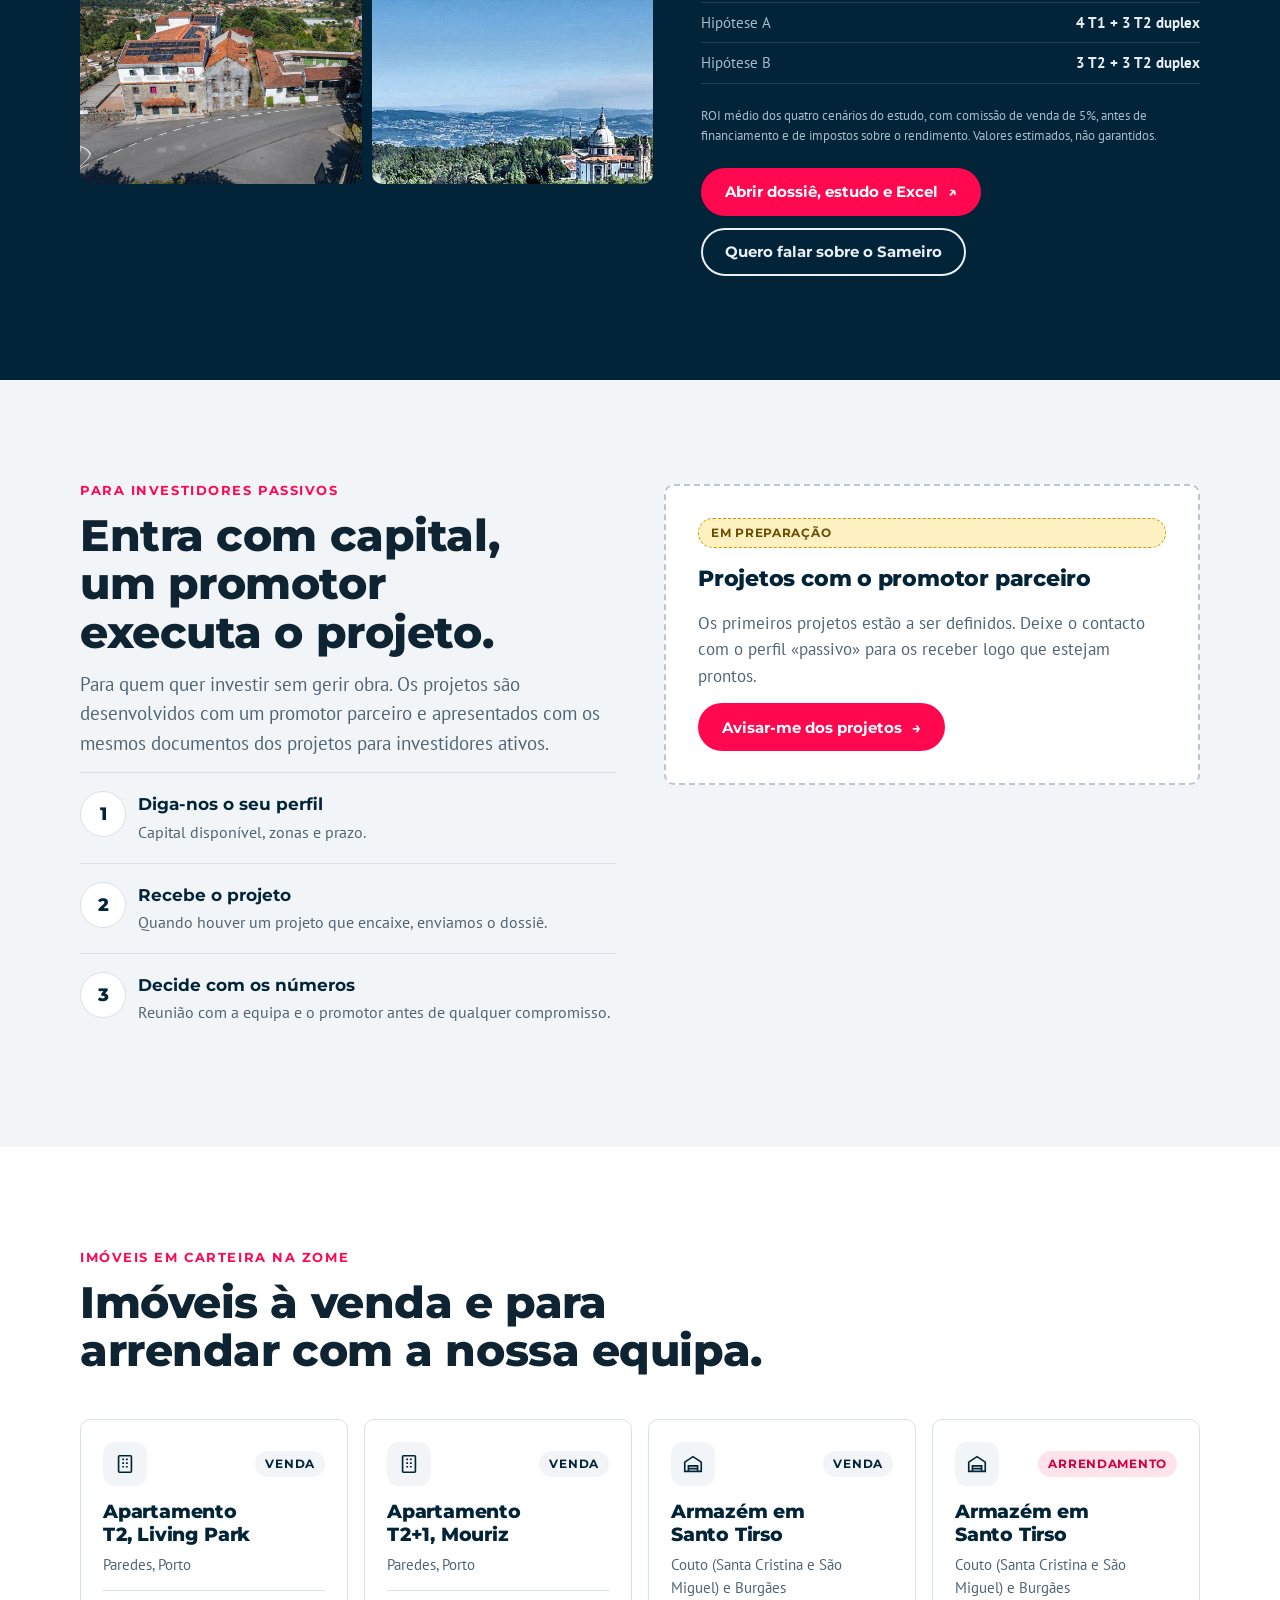
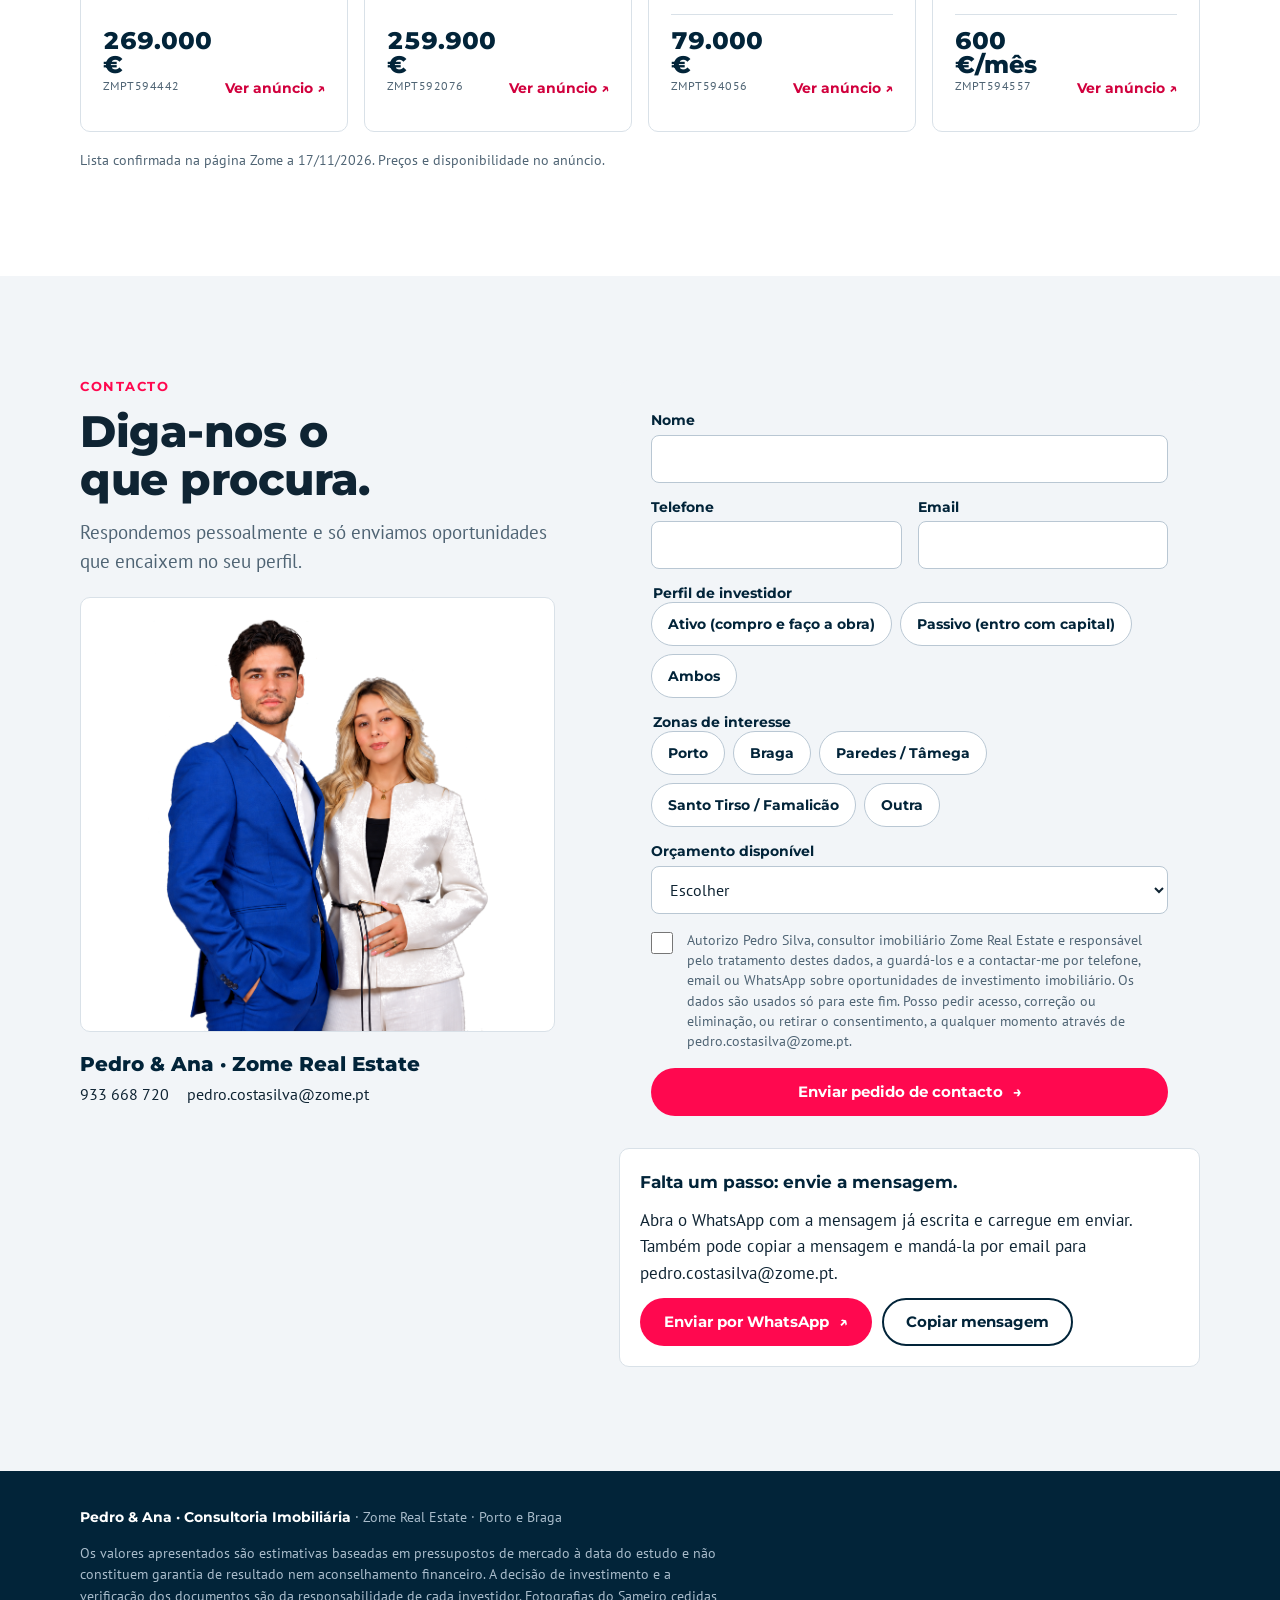
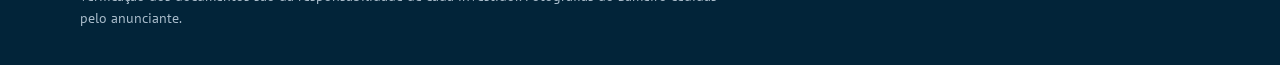
==== commit d96f5306: "RGPD: responsavel Pedro Silva" ====
--- a/index.html
+++ b/index.html
@@ -390,7 +390,7 @@
           </div>
           <label class="consent" for="f-rgpd">
             <input type="checkbox" id="f-rgpd" name="rgpd">
-            <span>Autorizo a equipa Pedro &amp; Ana (Zome Real Estate) a guardar estes dados e a contactar-me por telefone, email ou WhatsApp sobre oportunidades de investimento imobiliário. Posso retirar o consentimento e pedir a eliminação dos dados a qualquer momento através de pedro.costasilva@zome.pt.</span>
+            <span>Autorizo Pedro Silva, consultor imobiliário Zome Real Estate e responsável pelo tratamento destes dados, a guardá-los e a contactar-me por telefone, email ou WhatsApp sobre oportunidades de investimento imobiliário. Os dados são usados só para este fim. Posso pedir acesso, correção ou eliminação, ou retirar o consentimento, a qualquer momento através de pedro.costasilva@zome.pt.</span>
           </label>
           <p class="err" id="e-rgpd"></p>
           <button class="btn btn-primary" type="submit">Enviar pedido de contacto <span class="arr" aria-hidden="true">→</span></button>
@@ -418,7 +418,7 @@
 
 <script>
 /* Endereço do Apps Script (Implementar > Aplicação Web). Enquanto estiver vazio, os pedidos seguem só por WhatsApp. */
-const FORM_ENDPOINT = "";
+const FORM_ENDPOINT = "https://script.google.com/macros/s/AKfycbwj1Sc9jBLNYj59ZHf8kmzD-LFolBwf22ziMJOV2O1AQLl-WLXs3jQuSwCrFx_oKbhKww/exec";
 (function(){
   const f=document.getElementById('lead');
   const done=document.getElementById('done');
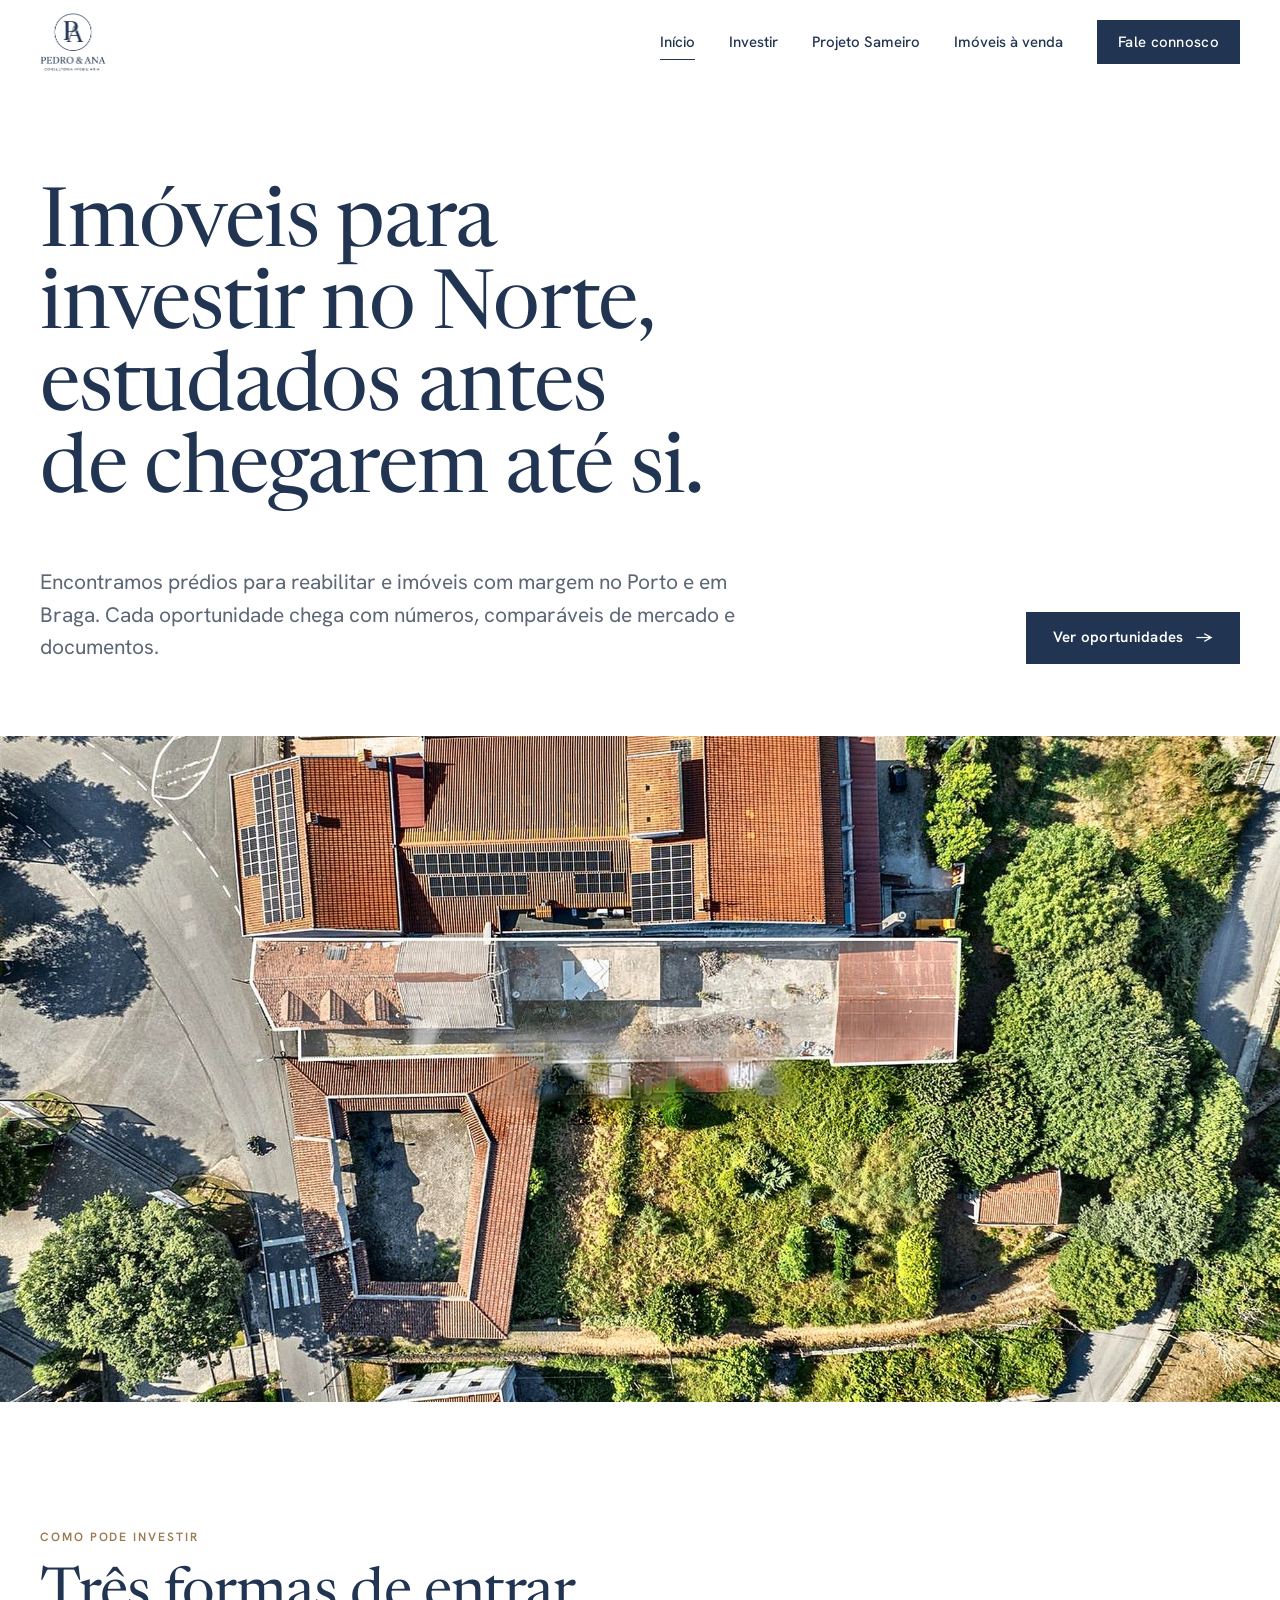
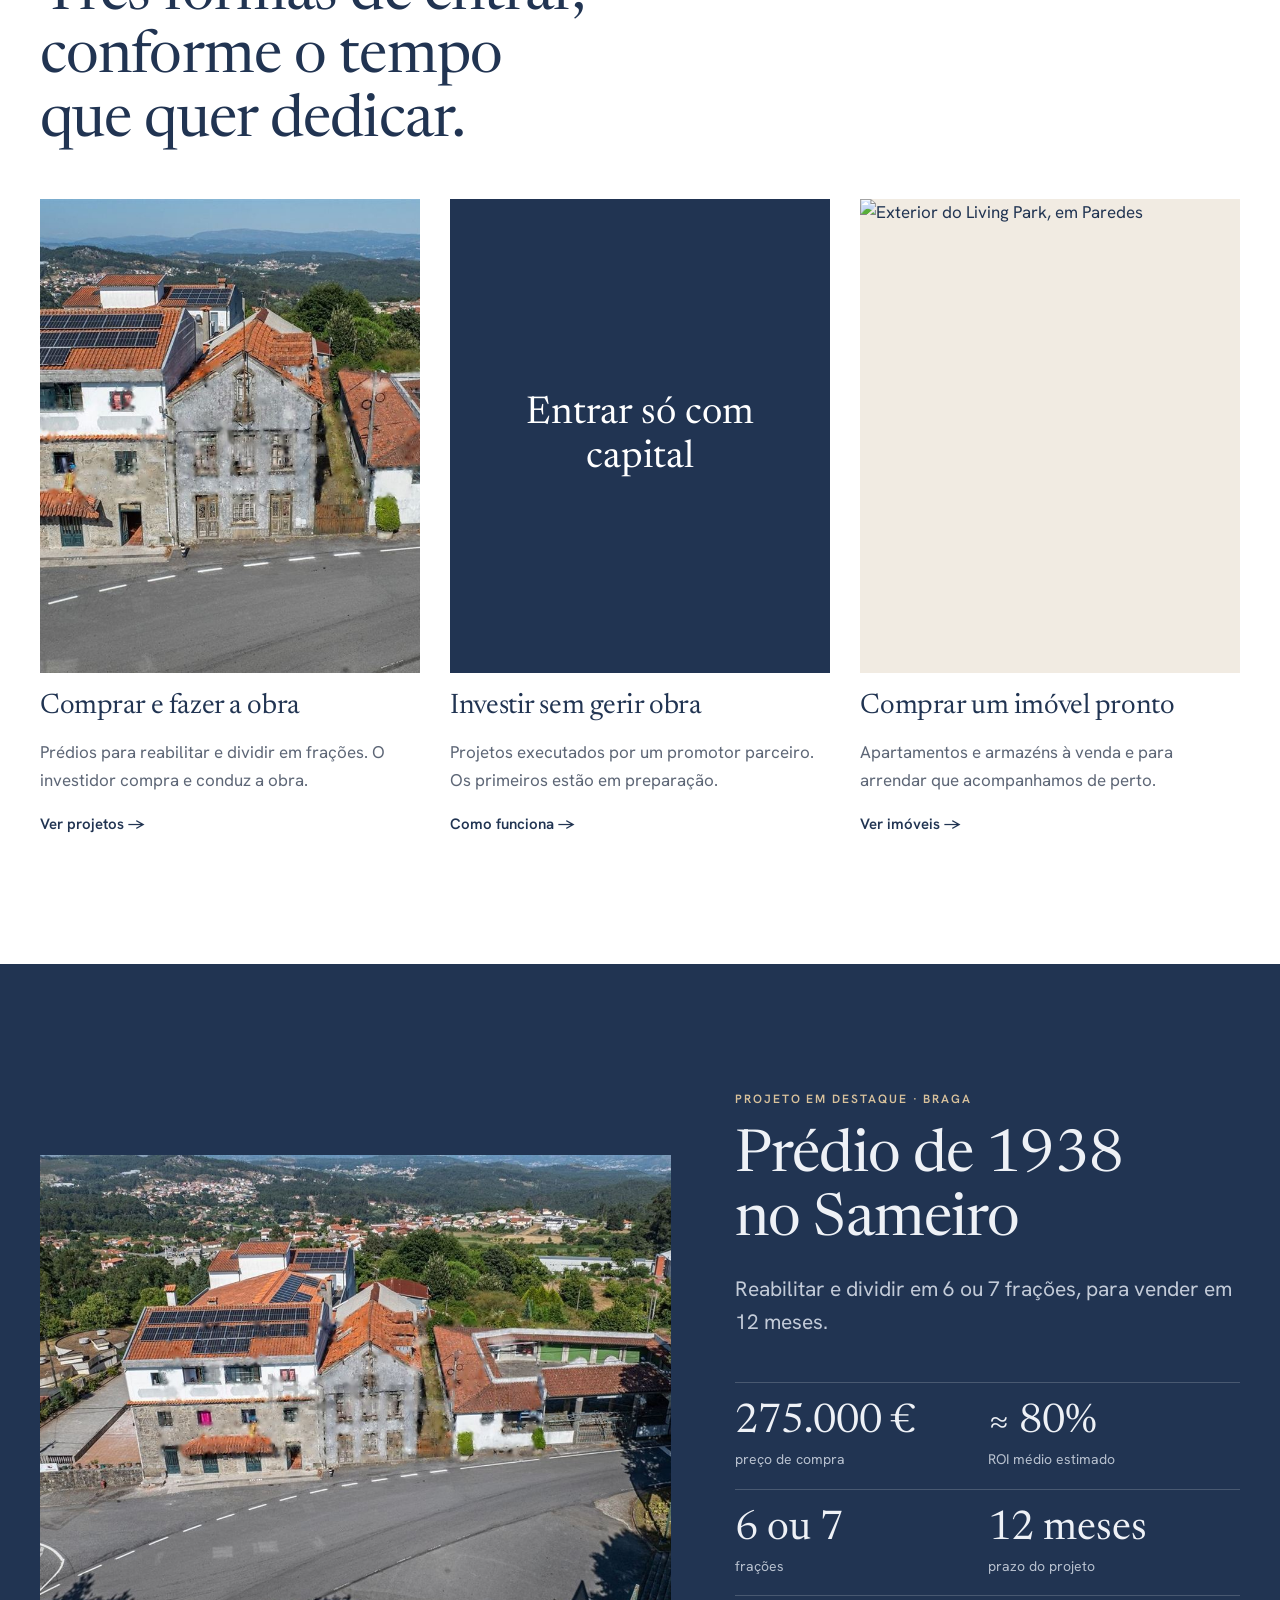
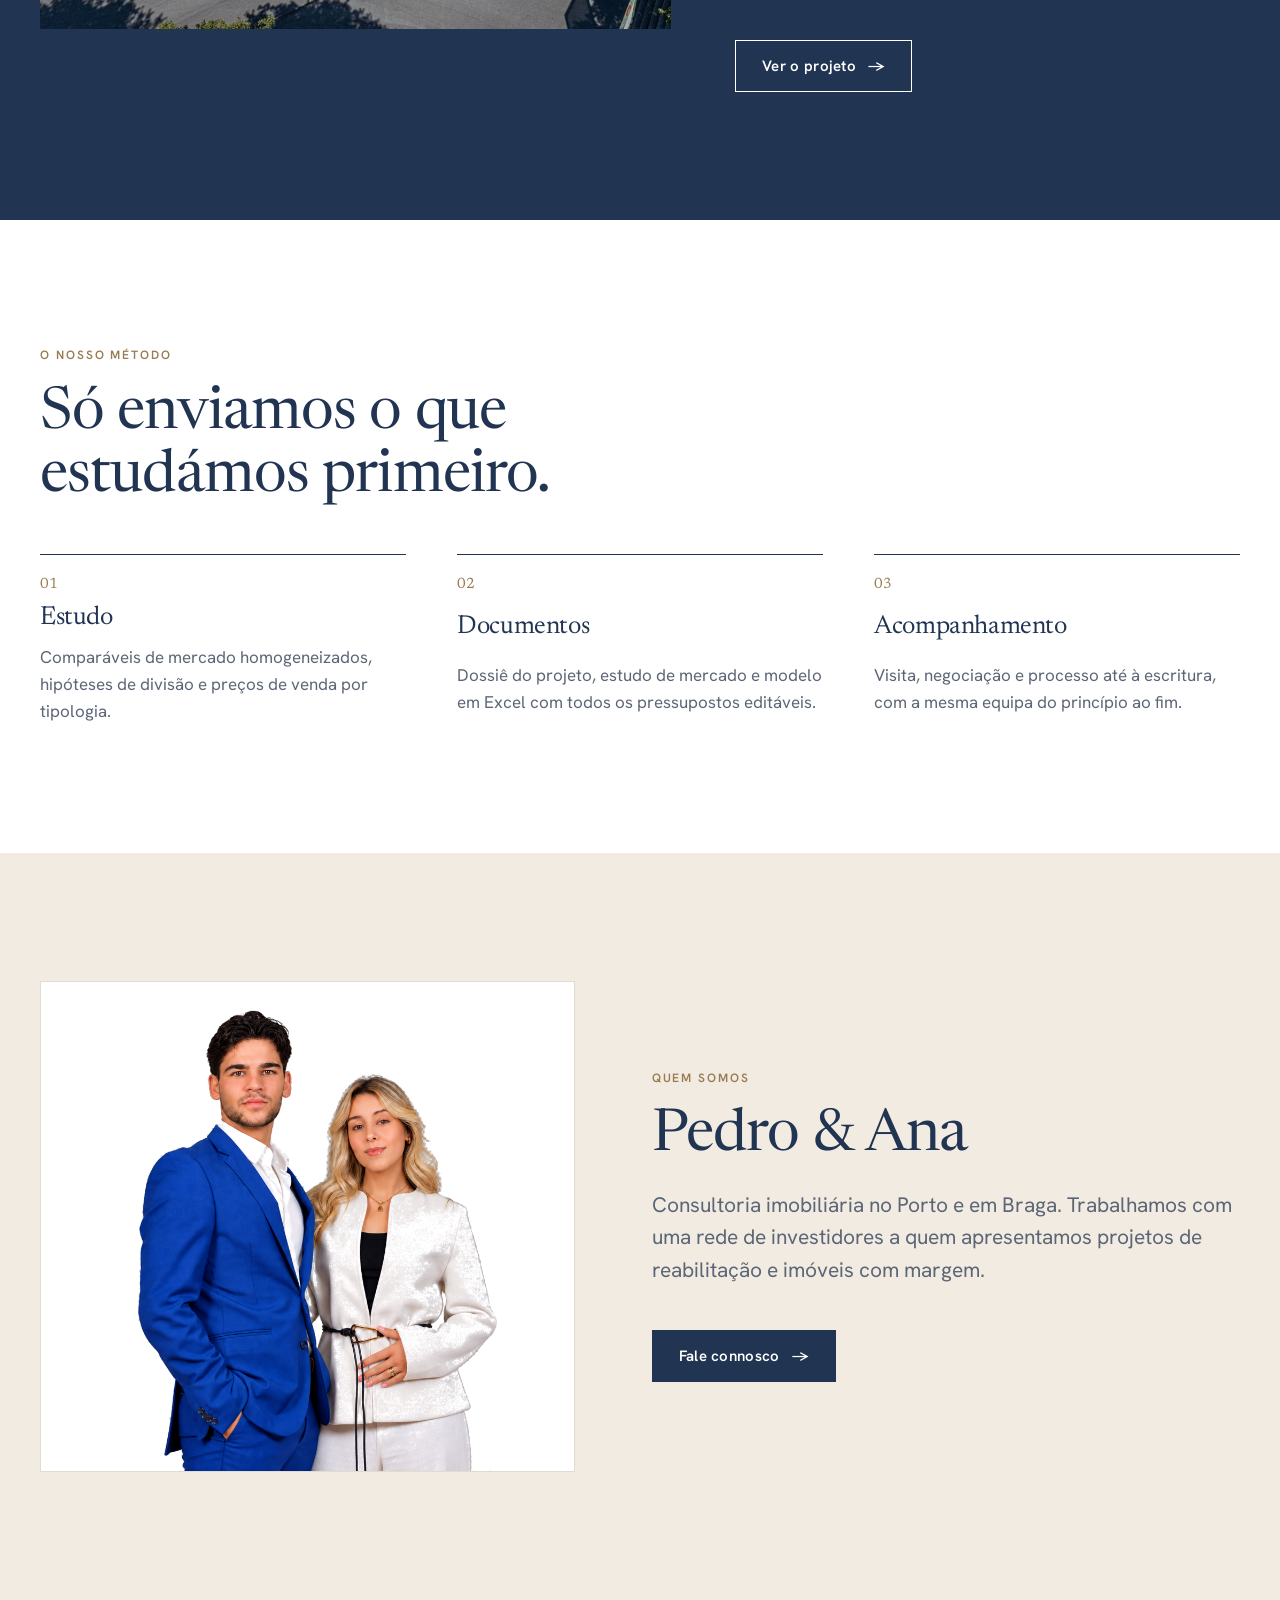
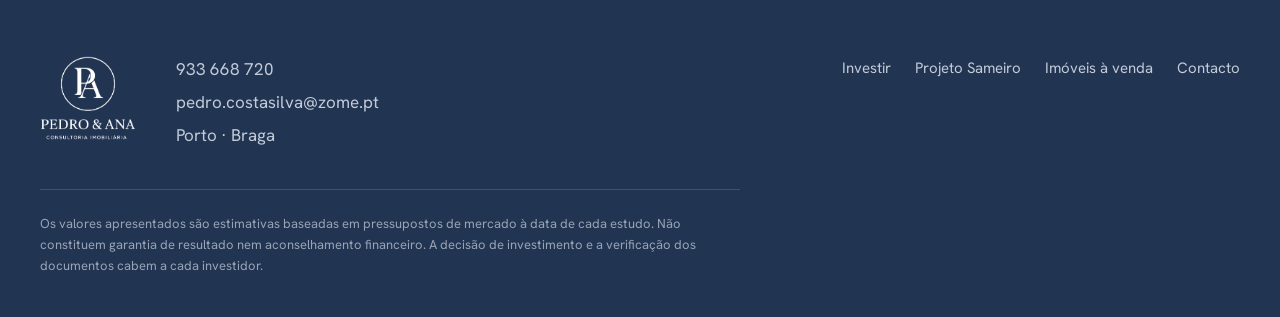
==== commit c00dec2f: "Site com varias paginas, marca Pedro & Ana" ====
--- a/index.html
+++ b/index.html
@@ -3,472 +3,139 @@
 <head>
 <meta charset="utf-8">
 <meta name="viewport" content="width=device-width,initial-scale=1,viewport-fit=cover">
-<title>Oportunidades para Investidores · Pedro &amp; Ana · Zome</title>
-<meta property="og:title" content="Oportunidades para Investidores · Pedro &amp; Ana">
-<meta property="og:description" content="Prédios para reabilitar e imóveis à venda no Norte, estudados para investidores.">
-<meta property="og:image" content="img/capa_01.jpg">
-<meta name="theme-color" content="#022439">
-<link rel="icon" href="img/pa.png">
-<meta name="description" content="Oportunidades de investimento imobiliário no Norte, da equipa Pedro &amp; Ana (Zome).">
+<title>Pedro &amp; Ana · Oportunidades para investidores</title>
+<meta name="description" content="Prédios para reabilitar e imóveis à venda no Porto e em Braga, estudados para investidores.">
+<meta property="og:title" content="Pedro &amp; Ana · Oportunidades para investidores">
+<meta property="og:description" content="Prédios para reabilitar e imóveis à venda no Porto e em Braga, estudados para investidores.">
+<meta property="og:image" content="img/aerea-sameiro.jpg">
+<meta name="theme-color" content="#213452">
+<link rel="icon" href="img/logo-navy.png">
 <link rel="preconnect" href="https://fonts.googleapis.com">
-<link rel="stylesheet" href="https://fonts.googleapis.com/css2?family=Montserrat:wght@600;700;800&family=PT+Sans:wght@400;700&display=swap">
-<style>
-/* Layout: faixas alternadas branco / Dark Blue Zome; uma ideia por faixa; fotografia real do imóvel a liderar.
-   Marca: Zome (Dark Blue + Electric Carmine) com Pedro & Ana. Página de tema único, por decisão de marca. */
-:root{
-  --navy:#022439; --navy-2:#0b3550; --carmine:#FF084F; --carmine-ink:#d1003d;
-  --white:#ffffff; --mist:#f2f5f8; --line:#d9e1e8; --ink:#0f2433; --muted:#4f6474;
-  --on-navy:#e9f0f5; --on-navy-muted:#a9bccb;
-  --display:"Montserrat","Nexa","Segoe UI",Arial,sans-serif;
-  --body:"PT Sans","Segoe UI",Arial,sans-serif;
-  --r:10px; --wrap:1160px;
-  color-scheme:light;
-}
-*{box-sizing:border-box}
-body{margin:0;background:var(--white);color:var(--ink);font:400 17px/1.55 var(--body);-webkit-font-smoothing:antialiased}
-img{max-width:100%;display:block}
-a{color:inherit}
-h1,h2,h3{font-family:var(--display);font-weight:800;letter-spacing:-.01em;text-wrap:balance;margin:0}
-p{margin:0}
-.wrap{max-width:var(--wrap);margin:0 auto;padding-left:max(20px,env(safe-area-inset-left,0px));padding-right:max(20px,env(safe-area-inset-right,0px))}
-.band{padding-block:clamp(56px,9vw,104px)}
-.navy{background:var(--navy);color:var(--on-navy)}
-.mist{background:var(--mist)}
-.eyebrow{font:700 13px/1 var(--display);letter-spacing:.12em;text-transform:uppercase;color:var(--carmine)}
-.navy .eyebrow{color:#ff5a86}
-.lead{font-size:clamp(17px,1.6vw,19px);color:var(--muted);max-width:60ch}
-.navy .lead{color:var(--on-navy-muted)}
-.h2{font-size:clamp(28px,4vw,44px);line-height:1.1}
-.head{display:grid;gap:14px;margin-bottom:clamp(28px,4vw,44px)}
-.pending{display:inline-flex;align-items:center;gap:8px;font:700 12px/1 var(--display);letter-spacing:.06em;text-transform:uppercase;padding:8px 12px;border-radius:999px;background:#fff1c2;color:#6b4e00;border:1px dashed #c99a00}
-
-/* botões */
-.btn{display:inline-flex;align-items:center;justify-content:center;gap:10px;min-height:48px;padding:0 22px;border-radius:999px;font:700 15px/1 var(--display);text-decoration:none;border:2px solid transparent;cursor:pointer;transition:transform .18s ease,background-color .18s ease,box-shadow .18s ease}
-.btn:hover{transform:translateY(-2px)}
-.btn:active{transform:translateY(0) scale(.98)}
-.btn-primary{background:var(--carmine);color:#fff}
-.btn-primary:hover{background:var(--carmine-ink);box-shadow:0 8px 20px -8px rgba(255,8,79,.6)}
-.btn-ghost{border-color:currentColor;background:transparent}
-.btn-ghost:hover{background:rgba(2,36,57,.06)}
-.navy .btn-ghost:hover{background:rgba(255,255,255,.08)}
-.btn .arr{transition:transform .18s ease}
-.btn:hover .arr{transform:translateX(3px)}
-:focus-visible{outline:3px solid var(--carmine);outline-offset:3px;border-radius:6px}
-
-/* topo */
-.top{background:var(--white);border-bottom:1px solid var(--line)}
-.top .wrap{display:flex;align-items:center;justify-content:space-between;gap:16px;min-height:76px;flex-wrap:wrap;padding-block:10px}
-.logos{display:flex;align-items:center;gap:18px}
-.logos .zome{width:120px;height:auto}
-.logos .pa{width:54px;height:auto}
-.logos .sep{width:1px;height:34px;background:var(--line)}
-.top nav{display:flex;gap:6px;flex-wrap:wrap}
-.top nav a{font:700 14px/1 var(--display);text-decoration:none;padding:12px 12px;border-radius:999px;color:var(--navy);background-image:linear-gradient(var(--carmine),var(--carmine));background-size:0 2px;background-repeat:no-repeat;background-position:12px calc(100% - 6px);transition:background-size .2s ease}
-.top nav a:hover{background-size:calc(100% - 24px) 2px}
-
-/* hero */
-.hero{padding-block:clamp(40px,7vw,88px)}
-.hero .wrap{display:grid;grid-template-columns:1.05fr 1fr;gap:clamp(28px,5vw,64px);align-items:center}
-.hero h1{font-size:clamp(34px,5.4vw,62px);line-height:1.04;color:var(--navy)}
-.hero h1 em{font-style:normal;color:var(--carmine)}
-.hero .copy{display:grid;gap:22px;min-width:0}
-.hero .actions{display:flex;gap:12px;flex-wrap:wrap}
-.hero-photo{position:relative;border-radius:var(--r);overflow:hidden;aspect-ratio:4/3;max-width:100%;background:var(--mist)}
-.hero-photo img{width:100%;height:100%;object-fit:cover;transition:transform .5s ease}
-.hero-photo:hover img{transform:scale(1.025)}
-.hero-photo .tag{position:absolute;left:14px;bottom:14px;background:var(--white);color:var(--navy);font:700 13px/1.2 var(--display);padding:10px 14px;border-radius:999px}
-.facts-row{display:flex;gap:28px;flex-wrap:wrap;padding-top:6px;border-top:1px solid var(--line)}
-.facts-row div{display:grid;gap:2px;padding-top:14px}
-.facts-row b{font:800 22px/1 var(--display);color:var(--navy);font-variant-numeric:tabular-nums}
-.facts-row span{font-size:14px;color:var(--muted)}
-[data-enter]{animation:enter .7s cubic-bezier(.2,.7,.2,1) both}
-[data-enter="2"]{animation-delay:.12s}
-@keyframes enter{from{opacity:0;transform:translateY(14px)}to{opacity:1;transform:none}}
-
-/* ativos: Sameiro */
-.project{display:grid;grid-template-columns:1.15fr 1fr;gap:clamp(24px,4vw,48px);align-items:start}
-.gallery{display:grid;grid-template-columns:1fr 1fr;gap:10px;min-width:0}
-.gallery figure{margin:0;border-radius:var(--r);overflow:hidden;background:var(--navy-2)}
-.gallery figure:first-child{grid-column:1/-1;aspect-ratio:16/9}
-.gallery figure:not(:first-child){aspect-ratio:4/3}
-.gallery img{width:100%;height:100%;object-fit:cover;transition:transform .5s ease}
-.gallery figure:hover img{transform:scale(1.03)}
-.pdata{display:grid;gap:22px;min-width:0}
-.pdata h3{font-size:clamp(24px,2.8vw,32px);line-height:1.15;color:#fff}
-.place{color:var(--on-navy-muted)}
-.kpis{display:grid;grid-template-columns:1fr 1fr;gap:1px;background:rgba(255,255,255,.14);border-radius:var(--r);overflow:hidden}
-.kpis div{background:var(--navy-2);padding:18px 18px 16px;display:grid;gap:4px}
-.kpis b{font:800 clamp(24px,2.6vw,30px)/1.05 var(--display);color:#fff;font-variant-numeric:tabular-nums}
-.kpis .roi b{color:#ff5a86}
-.kpis span{font-size:14px;color:var(--on-navy-muted)}
-.spec{display:grid;gap:8px;font-size:15px;color:var(--on-navy-muted);margin:0;padding:0;list-style:none}
-.spec li{display:flex;justify-content:space-between;gap:16px;border-bottom:1px solid rgba(255,255,255,.12);padding-bottom:8px}
-.spec li b{color:var(--on-navy);font-weight:700;text-align:right}
-.note{font-size:13px;color:var(--on-navy-muted)}
-.pactions{display:flex;gap:12px;flex-wrap:wrap}
-
-/* passivos */
-.passive{display:grid;grid-template-columns:1fr 1fr;gap:clamp(24px,4vw,48px);align-items:start}
-.how{display:grid;gap:0;margin:0;padding:0;list-style:none;counter-reset:s}
-.how li{counter-increment:s;display:grid;grid-template-columns:44px 1fr;gap:14px;padding:18px 0;border-top:1px solid var(--line)}
-.how li::before{content:counter(s);font:800 18px/44px var(--display);text-align:center;width:44px;height:44px;border-radius:50%;background:var(--white);color:var(--navy);border:1px solid var(--line)}
-.how b{font-family:var(--display);color:var(--navy);display:block;margin-bottom:2px}
-.how p{color:var(--muted);font-size:16px}
-.slot{border:2px dashed #b9c7d3;border-radius:var(--r);padding:clamp(22px,3vw,32px);display:grid;gap:14px;background:var(--white)}
-.slot h3{font-size:22px;color:var(--navy)}
-.slot p{color:var(--muted)}
-
-/* carteira Zome */
-.cards{display:grid;grid-template-columns:repeat(4,minmax(0,1fr));gap:16px}
-.card{display:grid;grid-template-rows:auto auto 1fr auto;gap:14px;padding:22px;border:1px solid var(--line);border-radius:var(--r);text-decoration:none;background:var(--white);transition:transform .2s ease,box-shadow .2s ease,border-color .2s ease}
-.card:hover{transform:translateY(-2px);box-shadow:0 14px 28px -18px rgba(2,36,57,.45);border-color:#b9c7d3}
-.card .thumb{margin:-22px -22px 0;aspect-ratio:16/10;overflow:hidden;border-radius:var(--r) var(--r) 0 0;background:var(--mist)}
-.card .thumb img{width:100%;height:100%;object-fit:cover;transition:transform .5s ease}
-.card:hover .thumb img{transform:scale(1.03)}
-.card .kind{display:flex;justify-content:space-between;align-items:center;gap:8px}
-.card .ico{width:44px;height:44px;border-radius:12px;background:var(--mist);display:grid;place-items:center;color:var(--navy)}
-.card .deal{font:700 12px/1 var(--display);letter-spacing:.06em;text-transform:uppercase;padding:7px 10px;border-radius:999px;background:var(--mist);color:var(--navy)}
-.card .deal.rent{background:#ffe3eb;color:var(--carmine-ink)}
-.card h3{font-size:19px;line-height:1.25;color:var(--navy)}
-.card .loc{font-size:15px;color:var(--muted);margin-top:6px}
-.card .price{font:800 24px/1 var(--display);color:var(--navy);font-variant-numeric:tabular-nums}
-.card .foot{display:flex;justify-content:space-between;align-items:end;gap:10px;padding-top:14px;border-top:1px solid var(--line)}
-.card .ref{font-size:12px;color:var(--muted);letter-spacing:.04em}
-.card .go{font:700 14px/1 var(--display);color:var(--carmine-ink);white-space:nowrap}
-.card:hover .go .arr{transform:translateX(3px)}
-.go .arr{display:inline-block;transition:transform .18s ease}
-.checked{margin-top:18px;font-size:14px;color:var(--muted)}
-
-/* contacto */
-.contact{display:grid;grid-template-columns:.9fr 1.1fr;gap:clamp(28px,5vw,64px);align-items:start}
-.team{display:grid;gap:20px;min-width:0}
-.team-photo{background:#fff;border-radius:var(--r);border:1px solid var(--line);overflow:hidden;display:flex;justify-content:center;padding-top:18px}
-.team-photo img{width:min(340px,80%);height:auto}
-.team .who{display:grid;gap:6px}
-.team .who b{font:800 20px/1.2 var(--display);color:var(--navy)}
-.copyable{display:flex;flex-wrap:wrap;gap:8px 18px;font-size:16px}
-.copyable span{user-select:all}
-form{display:grid;gap:16px;background:var(--mist);padding:clamp(20px,3vw,32px);border-radius:var(--r)}
-.row2{display:grid;grid-template-columns:1fr 1fr;gap:16px}
-.field{display:grid;gap:6px;min-width:0}
-label,.legend{font:700 14px/1.2 var(--display);color:var(--navy)}
-input[type=text],input[type=tel],input[type=email],select{width:100%;min-height:48px;padding:10px 14px;border:1px solid #b9c7d3;border-radius:8px;font:400 16px/1.3 var(--body);color:var(--ink);background:#fff}
-input:focus,select:focus{outline:3px solid rgba(255,8,79,.35);outline-offset:0;border-color:var(--carmine)}
-fieldset{border:0;margin:0;padding:0;display:grid;gap:8px;min-width:0}
-.choices{display:flex;flex-wrap:wrap;gap:8px}
-.choice{position:relative}
-.choice input{position:absolute;opacity:0;inset:0;width:100%;height:100%;margin:0;cursor:pointer}
-.choice span{display:inline-flex;align-items:center;min-height:44px;padding:0 16px;border-radius:999px;border:1px solid #b9c7d3;background:#fff;font:700 14px/1 var(--display);color:var(--navy);transition:background-color .15s ease,border-color .15s ease}
-.choice input:checked+span{background:var(--navy);border-color:var(--navy);color:#fff}
-.choice input:focus-visible+span{outline:3px solid var(--carmine);outline-offset:2px}
-.consent{display:grid;grid-template-columns:24px 1fr;gap:12px;align-items:start;font:400 14px/1.45 var(--body);color:var(--muted)}
-.consent input{width:22px;height:22px;margin:2px 0 0;accent-color:var(--carmine)}
-.err{font-size:13px;color:var(--carmine-ink);min-height:0}
-.err:empty{display:none}
-.done{display:grid;gap:12px;background:#fff;border:1px solid var(--line);border-radius:var(--r);padding:20px}
-.done b{font-family:var(--display);color:var(--navy)}
-.done .acts{display:flex;flex-wrap:wrap;gap:10px}
-
-/* rodapé */
-footer{background:var(--navy);color:var(--on-navy-muted);font-size:14px}
-footer .wrap{display:grid;gap:14px;padding-block:36px}
-footer b{color:#fff;font-family:var(--display)}
-footer .legal{max-width:80ch}
-
-@media (max-width:980px){
-  .cards{grid-template-columns:repeat(2,minmax(0,1fr))}
-}
-@media (max-width:860px){
-  .hero .wrap,.project,.passive,.contact{grid-template-columns:1fr}
-  .hero-photo{aspect-ratio:16/10}
-}
-@media (max-width:560px){
-  body{font-size:16px}
-  .top nav{display:none}
-  .cards,.row2{grid-template-columns:1fr}
-  .hero .actions .btn,.pactions .btn,form .btn{width:100%}
-  .facts-row{gap:18px}
-  .kpis b{font-size:22px;white-space:nowrap}
-  .kpis div{padding:16px 14px 14px}
-}
-@media (prefers-reduced-motion:reduce){
-  *{animation:none!important;transition:none!important}
-}
-</style>
-
+<link rel="preconnect" href="https://fonts.gstatic.com" crossorigin>
+<link rel="stylesheet" href="https://fonts.googleapis.com/css2?family=Newsreader:opsz,wght@6..72,400;6..72,500&family=Hanken+Grotesk:wght@400;500;600&display=swap">
+<link rel="stylesheet" href="style.css">
 </head>
 <body>
-<header class="top">
+<a class="skip" href="#conteudo">Saltar para o conteúdo</a>
+<header class="site-head">
   <div class="wrap">
-    <div class="logos">
-      <img class="zome" src="img/zome.png" alt="Zome Real Estate" width="528" height="154">
-      <span class="sep" aria-hidden="true"></span>
-      <img class="pa" src="img/pa.png" alt="Pedro &amp; Ana" width="384" height="336">
-    </div>
-    <nav aria-label="Secções">
-      <a href="#ativos">Investidor ativo</a>
-      <a href="#passivos">Investidor passivo</a>
-      <a href="#carteira">Carteira</a>
-      <a href="#contacto">Contacto</a>
+    <a class="brand" href="index.html" aria-label="Pedro &amp; Ana, início"><img src="img/logo-navy.png" alt="Pedro &amp; Ana" width="1057" height="927"></a>
+    <button class="menu-btn" type="button" aria-expanded="false" aria-controls="nav">Menu</button>
+    <nav class="nav" id="nav" aria-label="Principal">
+      <a href="index.html" aria-current="page">Início</a>
+      <a href="investir.html">Investir</a>
+      <a href="sameiro.html">Projeto Sameiro</a>
+      <a href="imoveis.html">Imóveis à venda</a>
+      <a class="btn btn-solid" href="contacto.html">Fale connosco</a>
     </nav>
   </div>
 </header>
 
-<main>
-  <section class="hero" aria-labelledby="h1">
-    <div class="wrap">
-      <div class="copy" data-enter>
-        <p class="eyebrow">Rede de Investidores · Porto e Braga</p>
-        <h1 id="h1">Prédios para reabilitar e imóveis à venda no <em>Norte</em>, escolhidos para investidores.</h1>
-        <p class="lead">Estudamos cada oportunidade antes de a enviar: números, comparáveis de mercado e documentos. Escolha como quer investir e deixe-nos o seu contacto.</p>
+<main id="conteudo">
+  <section class="hero">
+    <div class="wrap grid">
+      <h1 class="h-xl" data-enter>Imóveis para investir no Norte, estudados antes de chegarem até si.</h1>
+      <div class="side" data-enter="2">
+        <p class="lead">Encontramos prédios para reabilitar e imóveis com margem no Porto e em Braga. Cada oportunidade chega com números, comparáveis de mercado e documentos.</p>
         <div class="actions">
-          <a class="btn btn-primary" href="#ativos">Ver projeto para investidor ativo <span class="arr" aria-hidden="true">→</span></a>
-          <a class="btn btn-ghost" href="#contacto" style="color:var(--navy)">Deixar contacto</a>
+          <a class="btn btn-solid" href="investir.html">Ver oportunidades <span class="arr" aria-hidden="true">→</span></a>
         </div>
-        <div class="facts-row" aria-label="Projeto em destaque">
-          <div><b>275.000 €</b><span>compra, Sameiro</span></div>
-          <div><b>12 meses</b><span>prazo estimado</span></div>
-          <div><b>≈ 80%</b><span>ROI médio estimado</span></div>
-        </div>
-      </div>
-      <div class="hero-photo" data-enter="2">
-        <img src="img/capa_01.jpg" alt="Vista aérea do Sameiro, em Braga" width="1360" height="614">
-        <span class="tag">Sameiro, Braga</span>
       </div>
     </div>
   </section>
 
-  <section id="ativos" class="band navy" aria-labelledby="h-ativos">
-    <div class="wrap">
-      <div class="head">
-        <p class="eyebrow">Para investidores ativos</p>
-        <h2 id="h-ativos" class="h2">Compra, faz a obra e vende por frações.</h2>
-        <p class="lead">Projetos em que o investidor compra o imóvel e conduz a reabilitação. Entregamos o estudo, as hipóteses de divisão e o modelo em Excel.</p>
+  <div class="bleed" data-enter="3">
+    <img src="img/aerea-sameiro.jpg" alt="Vista aérea do prédio do Sameiro, em Braga, com o terreno nas traseiras" width="2000" height="1124">
+  </div>
+
+  <section class="section" aria-labelledby="h-formas">
+    <div class="wrap stack-l">
+      <div class="stack" style="max-width:760px">
+        <p class="label">Como pode investir</p>
+        <h2 id="h-formas" class="h-l">Três formas de entrar, conforme o tempo que quer dedicar.</h2>
       </div>
-      <article class="project">
-        <div class="gallery">
-          <figure><img src="img/vista.jpg" alt="Fachada do prédio do Sameiro vista de cima, junto à estrada" loading="lazy" width="1400" height="787"></figure>
-          <figure><img src="img/fachada.jpg" alt="Fachada principal do prédio" loading="lazy" width="1400" height="787"></figure>
-          <figure><img src="img/santuario.jpg" alt="Santuário do Sameiro, perto do prédio" loading="lazy" width="1400" height="356"></figure>
-        </div>
-        <div class="pdata">
-          <div>
-            <h3>Prédio de 1938 no Sameiro</h3>
-            <p class="place">Chão do Sameiro, Espinho, Braga</p>
-          </div>
-          <div class="kpis">
-            <div><b>275.000 €</b><span>preço de compra</span></div>
-            <div><b>6 ou 7</b><span>frações, conforme a hipótese</span></div>
-            <div><b>12 meses</b><span>prazo do projeto</span></div>
-            <div class="roi"><b>≈ 80%</b><span>ROI médio estimado</span></div>
-          </div>
-          <ul class="spec">
-            <li><span>Terreno</span><b>682,30 m²</b></li>
-            <li><span>Área bruta de construção</span><b>526,81 m²</b></li>
-            <li><span>Hipótese A</span><b>4 T1 + 3 T2 duplex</b></li>
-            <li><span>Hipótese B</span><b>3 T2 + 3 T2 duplex</b></li>
-          </ul>
-          <p class="note">ROI médio dos quatro cenários do estudo, com comissão de venda de 5%, antes de financiamento e de impostos sobre o rendimento. Valores estimados, não garantidos.</p>
-          <div class="pactions">
-            <a class="btn btn-primary" href="https://drive.google.com/drive/folders/1wMXdfrpg5PGlUDmoerhlWoyHNDEDLMQx" target="_blank" rel="noopener">Abrir dossiê, estudo e Excel <span class="arr" aria-hidden="true">↗</span></a>
-            <a class="btn btn-ghost" href="#contacto">Quero falar sobre o Sameiro</a>
-          </div>
-        </div>
-      </article>
-    </div>
-  </section>
-
-  <section id="passivos" class="band mist" aria-labelledby="h-passivos">
-    <div class="wrap passive">
-      <div class="head" style="margin-bottom:0">
-        <p class="eyebrow">Para investidores passivos</p>
-        <h2 id="h-passivos" class="h2">Entra com capital, um promotor executa o projeto.</h2>
-        <p class="lead">Para quem quer investir sem gerir obra. Os projetos são desenvolvidos com um promotor parceiro e apresentados com os mesmos documentos dos projetos para investidores ativos.</p>
-        <ol class="how">
-          <li><div><b>Diga-nos o seu perfil</b><p>Capital disponível, zonas e prazo.</p></div></li>
-          <li><div><b>Recebe o projeto</b><p>Quando houver um projeto que encaixe, enviamos o dossiê.</p></div></li>
-          <li><div><b>Decide com os números</b><p>Reunião com a equipa e o promotor antes de qualquer compromisso.</p></div></li>
-        </ol>
-      </div>
-      <div class="slot" aria-live="polite">
-        <span class="pending">Em preparação</span>
-        <h3>Projetos com o promotor parceiro</h3>
-        <p>Os primeiros projetos estão a ser definidos. Deixe o contacto com o perfil «passivo» para os receber logo que estejam prontos.</p>
-        <!-- POR PREENCHER (Pedro): projetos do Jorge Pais — nome, zona, capital mínimo, prazo, retorno previsto, modelo de entrada. Confirmar se o nome do promotor pode aparecer. -->
-        <a class="btn btn-primary" href="#contacto" style="justify-self:start">Avisar-me dos projetos <span class="arr" aria-hidden="true">→</span></a>
+      <div class="ways">
+        <a class="way" href="investir.html#ativos">
+          <div class="ph"><img src="img/vista.jpg" alt="Fachada do prédio do Sameiro" loading="lazy" width="1400" height="787"></div>
+          <h3>Comprar e fazer a obra</h3>
+          <p>Prédios para reabilitar e dividir em frações. O investidor compra e conduz a obra.</p>
+          <span class="more">Ver projetos <span class="arr" aria-hidden="true">→</span></span>
+        </a>
+        <a class="way" href="investir.html#passivos">
+          <div class="ph type"><span>Entrar só com capital</span></div>
+          <h3>Investir sem gerir obra</h3>
+          <p>Projetos executados por um promotor parceiro. Os primeiros estão em preparação.</p>
+          <span class="more">Como funciona <span class="arr" aria-hidden="true">→</span></span>
+        </a>
+        <a class="way" href="imoveis.html">
+          <div class="ph"><img src="https://images.zome.pt/listings/mres/2/0/2/6/1/0/2/2/1/4/4/8/4/2/livingparkviiexterior03_20261116170755.jpg" alt="Exterior do Living Park, em Paredes" loading="lazy" referrerpolicy="no-referrer"></div>
+          <h3>Comprar um imóvel pronto</h3>
+          <p>Apartamentos e armazéns à venda e para arrendar que acompanhamos de perto.</p>
+          <span class="more">Ver imóveis <span class="arr" aria-hidden="true">→</span></span>
+        </a>
       </div>
     </div>
   </section>
 
-  <section id="carteira" class="band" aria-labelledby="h-carteira">
-    <div class="wrap">
-      <div class="head">
-        <p class="eyebrow">Imóveis em carteira na Zome</p>
-        <h2 id="h-carteira" class="h2">Imóveis à venda e para arrendar com a nossa equipa.</h2>
+  <section class="section ink" aria-labelledby="h-destaque">
+    <div class="wrap feature">
+      <a class="ph" href="sameiro.html"><img src="img/fachada.jpg" alt="Fachada principal do prédio do Sameiro" loading="lazy" width="1400" height="787"></a>
+      <div class="stack-l">
+        <div class="stack">
+          <p class="label">Projeto em destaque · Braga</p>
+          <h2 id="h-destaque" class="h-l">Prédio de 1938 no Sameiro</h2>
+          <p class="lead">Reabilitar e dividir em 6 ou 7 frações, para vender em 12 meses.</p>
+        </div>
+        <div class="figs">
+          <div><b>275.000 €</b><span>preço de compra</span></div>
+          <div><b>≈ 80%</b><span>ROI médio estimado</span></div>
+          <div><b>6 ou 7</b><span>frações</span></div>
+          <div><b>12 meses</b><span>prazo do projeto</span></div>
+        </div>
+        <div class="actions"><a class="btn btn-line" href="sameiro.html">Ver o projeto <span class="arr" aria-hidden="true">→</span></a></div>
       </div>
-      <div class="cards">
-        <a class="card" href="https://www.zome.pt/pt/apartamento-t2-porto-paredes-paredes-ZMPT594442" target="_blank" rel="noopener">
-          <div class="thumb"><img src="https://images.zome.pt/listings/mres/2/0/2/6/1/0/2/2/1/4/4/8/4/2/livingparkviiexterior03_20261116170755.jpg" alt="Exterior do Living Park, em Paredes" loading="lazy" referrerpolicy="no-referrer" onerror="this.parentElement.remove()"></div>
-          <div class="kind"><span class="ico" aria-hidden="true"><svg width="22" height="22" viewBox="0 0 24 24" fill="none" stroke="currentColor" stroke-width="1.8"><rect x="5" y="3" width="14" height="18" rx="1"/><path d="M9 7h2M13 7h2M9 11h2M13 11h2M9 15h2M13 15h2"/></svg></span><span class="deal">Venda</span></div>
-          <div><h3>Apartamento T2, Living Park</h3><p class="loc">Paredes, Porto</p></div>
-          <div class="foot"><div><p class="price">269.000 €</p><p class="ref">ZMPT594442</p></div><span class="go">Ver anúncio <span class="arr">↗</span></span></div>
-        </a>
-        <a class="card" href="https://www.zome.pt/pt/apartamento-t2_1-porto-paredes-paredes-ZMPT592076" target="_blank" rel="noopener">
-          <div class="thumb"><img src="https://images.zome.pt/listings/mres/2/0/2/6/0/8/1/1/0/8/3/3/5/1sala_20260921233149.jpg" alt="Sala do apartamento T2+1 em Mouriz" loading="lazy" referrerpolicy="no-referrer" onerror="this.parentElement.remove()"></div>
-          <div class="kind"><span class="ico" aria-hidden="true"><svg width="22" height="22" viewBox="0 0 24 24" fill="none" stroke="currentColor" stroke-width="1.8"><rect x="5" y="3" width="14" height="18" rx="1"/><path d="M9 7h2M13 7h2M9 11h2M13 11h2M9 15h2M13 15h2"/></svg></span><span class="deal">Venda</span></div>
-          <div><h3>Apartamento T2+1, Mouriz</h3><p class="loc">Paredes, Porto</p></div>
-          <div class="foot"><div><p class="price">259.900 €</p><p class="ref">ZMPT592076</p></div><span class="go">Ver anúncio <span class="arr">↗</span></span></div>
-        </a>
-        <a class="card" href="https://www.zome.pt/pt/armazem-porto-santo_tirso-santo_tirso_couto_santa_cristina_e_sao_miguel_e_burgaes-ZMPT594056" target="_blank" rel="noopener">
-          <div class="thumb"><img src="https://images.zome.pt/listings/mres/2/0/2/6/1/0/1/2/2/1/2/2/1/1/01capaarmazem_20261012212223.jpg" alt="Armazém em Santo Tirso" loading="lazy" referrerpolicy="no-referrer" onerror="this.parentElement.remove()"></div>
-          <div class="kind"><span class="ico" aria-hidden="true"><svg width="22" height="22" viewBox="0 0 24 24" fill="none" stroke="currentColor" stroke-width="1.8"><path d="M3 10l9-6 9 6v10H3z"/><path d="M7 20v-6h10v6M7 17h10"/></svg></span><span class="deal">Venda</span></div>
-          <div><h3>Armazém em Santo Tirso</h3><p class="loc">Couto (Santa Cristina e São Miguel) e Burgães</p></div>
-          <div class="foot"><div><p class="price">79.000 €</p><p class="ref">ZMPT594056</p></div><span class="go">Ver anúncio <span class="arr">↗</span></span></div>
-        </a>
-        <a class="card" href="https://www.zome.pt/pt/armazem-porto-santo_tirso-santo_tirso_couto_santa_cristina_e_sao_miguel_e_burgaes-ZMPT594557" target="_blank" rel="noopener">
-          <div class="thumb"><img src="https://images.zome.pt/listings/mres/2/0/2/6/1/0/2/6/1/2/1/5/2/8/01capaarmazem20261012212223_20261026121537.jpg" alt="Armazém em Santo Tirso para arrendar" loading="lazy" referrerpolicy="no-referrer" onerror="this.parentElement.remove()"></div>
-          <div class="kind"><span class="ico" aria-hidden="true"><svg width="22" height="22" viewBox="0 0 24 24" fill="none" stroke="currentColor" stroke-width="1.8"><path d="M3 10l9-6 9 6v10H3z"/><path d="M7 20v-6h10v6M7 17h10"/></svg></span><span class="deal rent">Arrendamento</span></div>
-          <div><h3>Armazém em Santo Tirso</h3><p class="loc">Couto (Santa Cristina e São Miguel) e Burgães</p></div>
-          <div class="foot"><div><p class="price">600 €/mês</p><p class="ref">ZMPT594557</p></div><span class="go">Ver anúncio <span class="arr">↗</span></span></div>
-        </a>
-      </div>
-      <p class="checked">Lista confirmada na página Zome a 17/11/2026. Preços e disponibilidade no anúncio.</p>
     </div>
   </section>
 
-  <section id="contacto" class="band mist" aria-labelledby="h-contacto">
-    <div class="wrap contact">
-      <div class="team">
-        <div class="head" style="margin-bottom:0">
-          <p class="eyebrow">Contacto</p>
-          <h2 id="h-contacto" class="h2">Diga-nos o que procura.</h2>
-          <p class="lead">Respondemos pessoalmente e só enviamos oportunidades que encaixem no seu perfil.</p>
+  <section class="section" aria-labelledby="h-metodo">
+    <div class="wrap stack-l">
+      <div class="stack" style="max-width:760px">
+        <p class="label">O nosso método</p>
+        <h2 id="h-metodo" class="h-l">Só enviamos o que estudámos primeiro.</h2>
+      </div>
+      <ol class="steps">
+        <li><h3>Estudo</h3><p>Comparáveis de mercado homogeneizados, hipóteses de divisão e preços de venda por tipologia.</p></li>
+        <li><h3>Documentos</h3><p>Dossiê do projeto, estudo de mercado e modelo em Excel com todos os pressupostos editáveis.</p></li>
+        <li><h3>Acompanhamento</h3><p>Visita, negociação e processo até à escritura, com a mesma equipa do princípio ao fim.</p></li>
+      </ol>
+    </div>
+  </section>
+
+  <section class="section sand" aria-labelledby="h-equipa">
+    <div class="wrap team">
+      <div class="ph"><img src="img/team.png" alt="Pedro e Ana" width="711" height="869" loading="lazy"></div>
+      <div class="stack-l">
+        <div class="stack">
+          <p class="label">Quem somos</p>
+          <h2 id="h-equipa" class="h-l">Pedro &amp; Ana</h2>
+          <p class="lead">Consultoria imobiliária no Porto e em Braga. Trabalhamos com uma rede de investidores a quem apresentamos projetos de reabilitação e imóveis com margem.</p>
         </div>
-        <div class="team-photo"><img src="img/team.png" alt="Pedro e Ana" width="711" height="869" loading="lazy"></div>
-        <div class="who">
-          <b>Pedro &amp; Ana · Zome Real Estate</b>
-          <div class="copyable"><span>933 668 720</span><span>pedro.costasilva@zome.pt</span></div>
-        </div>
-      </div>
-
-      <div>
-        <form id="lead" novalidate>
-          <div class="field"><label for="f-nome">Nome</label><input id="f-nome" name="nome" type="text" autocomplete="name" required><p class="err" id="e-nome"></p></div>
-          <div class="row2">
-            <div class="field"><label for="f-tel">Telefone</label><input id="f-tel" name="telefone" type="tel" autocomplete="tel" inputmode="tel" required><p class="err" id="e-tel"></p></div>
-            <div class="field"><label for="f-email">Email</label><input id="f-email" name="email" type="email" autocomplete="email" required><p class="err" id="e-email"></p></div>
-          </div>
-          <fieldset>
-            <legend class="legend">Perfil de investidor</legend>
-            <div class="choices">
-              <label class="choice"><input type="radio" name="perfil" id="f-ativo" value="Ativo"><span>Ativo (compro e faço a obra)</span></label>
-              <label class="choice"><input type="radio" name="perfil" id="f-passivo" value="Passivo"><span>Passivo (entro com capital)</span></label>
-              <label class="choice"><input type="radio" name="perfil" id="f-ambos" value="Ambos"><span>Ambos</span></label>
-            </div>
-            <p class="err" id="e-perfil"></p>
-          </fieldset>
-          <fieldset>
-            <legend class="legend">Zonas de interesse</legend>
-            <div class="choices">
-              <label class="choice"><input type="checkbox" name="zonas" id="z-porto" value="Porto"><span>Porto</span></label>
-              <label class="choice"><input type="checkbox" name="zonas" id="z-braga" value="Braga"><span>Braga</span></label>
-              <label class="choice"><input type="checkbox" name="zonas" id="z-tamega" value="Paredes / Tâmega"><span>Paredes / Tâmega</span></label>
-              <label class="choice"><input type="checkbox" name="zonas" id="z-tirso" value="Santo Tirso / Famalicão"><span>Santo Tirso / Famalicão</span></label>
-              <label class="choice"><input type="checkbox" name="zonas" id="z-outra" value="Outra"><span>Outra</span></label>
-            </div>
-          </fieldset>
-          <div class="field">
-            <label for="f-orc">Orçamento disponível</label>
-            <select id="f-orc" name="orcamento">
-              <option value="">Escolher</option>
-              <option>Até 100.000 €</option>
-              <option>100.000 € a 250.000 €</option>
-              <option>250.000 € a 500.000 €</option>
-              <option>500.000 € a 1.000.000 €</option>
-              <option>Mais de 1.000.000 €</option>
-            </select>
-          </div>
-          <label class="consent" for="f-rgpd">
-            <input type="checkbox" id="f-rgpd" name="rgpd">
-            <span>Autorizo Pedro Silva, consultor imobiliário Zome Real Estate e responsável pelo tratamento destes dados, a guardá-los e a contactar-me por telefone, email ou WhatsApp sobre oportunidades de investimento imobiliário. Os dados são usados só para este fim. Posso pedir acesso, correção ou eliminação, ou retirar o consentimento, a qualquer momento através de pedro.costasilva@zome.pt.</span>
-          </label>
-          <p class="err" id="e-rgpd"></p>
-          <button class="btn btn-primary" type="submit">Enviar pedido de contacto <span class="arr" aria-hidden="true">→</span></button>
-        </form>
-        <div class="done" id="done" hidden>
-          <b id="done-title">Falta um passo: envie a mensagem.</b>
-          <p id="done-text">Abra o WhatsApp com a mensagem já escrita e carregue em enviar. Também pode copiar a mensagem e mandá-la por email para pedro.costasilva@zome.pt.</p>
-          <div class="acts">
-            <a class="btn btn-primary" id="wa" href="#" target="_blank" rel="noopener">Enviar por WhatsApp <span class="arr" aria-hidden="true">↗</span></a>
-            <button class="btn btn-ghost" type="button" id="copy" style="color:var(--navy)">Copiar mensagem</button>
-          </div>
-          <p class="err" id="copy-msg" style="color:var(--muted)"></p>
+        <div class="actions">
+          <a class="btn btn-solid" href="contacto.html">Fale connosco <span class="arr" aria-hidden="true">→</span></a>
         </div>
       </div>
     </div>
   </section>
 </main>
 
-<footer>
+<footer class="site-foot">
   <div class="wrap">
-    <p><b>Pedro &amp; Ana · Consultoria Imobiliária</b> · Zome Real Estate · Porto e Braga</p>
-    <p class="legal">Os valores apresentados são estimativas baseadas em pressupostos de mercado à data do estudo e não constituem garantia de resultado nem aconselhamento financeiro. A decisão de investimento e a verificação dos documentos são da responsabilidade de cada investidor. Fotografias do Sameiro cedidas pelo anunciante.</p>
+    <img src="img/logo-white.png" alt="Pedro &amp; Ana" width="1057" height="927" loading="lazy">
+    <div class="direct"><span>933 668 720</span><span>pedro.costasilva@zome.pt</span><span>Porto · Braga</span></div>
+    <nav aria-label="Rodapé"><a href="investir.html">Investir</a><a href="sameiro.html">Projeto Sameiro</a><a href="imoveis.html">Imóveis à venda</a><a href="contacto.html">Contacto</a></nav>
+    <p class="legal">Os valores apresentados são estimativas baseadas em pressupostos de mercado à data de cada estudo. Não constituem garantia de resultado nem aconselhamento financeiro. A decisão de investimento e a verificação dos documentos cabem a cada investidor.</p>
   </div>
 </footer>
-
-<script>
-/* Endereço do Apps Script (Implementar > Aplicação Web). Enquanto estiver vazio, os pedidos seguem só por WhatsApp. */
-const FORM_ENDPOINT = "https://script.google.com/macros/s/AKfycbwj1Sc9jBLNYj59ZHf8kmzD-LFolBwf22ziMJOV2O1AQLl-WLXs3jQuSwCrFx_oKbhKww/exec";
-(function(){
-  const f=document.getElementById('lead');
-  const done=document.getElementById('done');
-  const $=id=>document.getElementById(id);
-  function setErr(id,msg){$(id).textContent=msg||''}
-  function msgText(d){
-    return ['Olá Pedro, gostava de receber oportunidades de investimento.',
-      'Nome: '+d.nome,'Telefone: '+d.telefone,'Email: '+d.email,
-      'Perfil: '+(d.perfil||'—'),'Zonas: '+(d.zonas.join(', ')||'—'),'Orçamento: '+(d.orcamento||'—'),
-      'Autorizo o contacto sobre oportunidades de investimento (RGPD).'].join('\n');
-  }
-  let lastMsg='';
-  f.addEventListener('submit',async e=>{
-    e.preventDefault();
-    const d={
-      nome:$('f-nome').value.trim(),telefone:$('f-tel').value.trim(),email:$('f-email').value.trim(),
-      perfil:(f.querySelector('input[name=perfil]:checked')||{}).value||'',
-      zonas:[...f.querySelectorAll('input[name=zonas]:checked')].map(x=>x.value),
-      orcamento:$('f-orc').value,rgpd:$('f-rgpd').checked
-    };
-    let ok=true;
-    setErr('e-nome',d.nome?'':'Escreva o seu nome.');ok=ok&&!!d.nome;
-    const telOk=d.telefone.replace(/\D/g,'').length>=9;setErr('e-tel',telOk?'':'Escreva um telefone com pelo menos 9 dígitos.');ok=ok&&telOk;
-    const emOk=/^[^\s@]+@[^\s@]+\.[^\s@]+$/.test(d.email);setErr('e-email',emOk?'':'Escreva um email válido, por exemplo nome@dominio.pt.');ok=ok&&emOk;
-    setErr('e-perfil',d.perfil?'':'Escolha um perfil.');ok=ok&&!!d.perfil;
-    setErr('e-rgpd',d.rgpd?'':'Para o podermos contactar, assinale a autorização.');ok=ok&&d.rgpd;
-    if(!ok){const firstErr=f.querySelector('.err:not(:empty)');if(firstErr)firstErr.scrollIntoView({block:'center',behavior:'smooth'});return}
-    lastMsg=msgText(d);
-    $('wa').href='https://wa.me/351933668720?text='+encodeURIComponent(lastMsg);
-    const btn=f.querySelector('button[type=submit]');
-    let saved=false;
-    if(FORM_ENDPOINT){
-      btn.disabled=true;btn.firstChild.textContent='A enviar… ';
-      try{
-        const body=new URLSearchParams({nome:d.nome,telefone:d.telefone,email:d.email,perfil:d.perfil,zonas:d.zonas.join(', '),orcamento:d.orcamento,rgpd:'sim',origem:'Página oportunidades',pagina:location.href});
-        await fetch(FORM_ENDPOINT,{method:'POST',mode:'no-cors',body});
-        saved=true;
-      }catch(err){saved=false}
-      btn.disabled=false;btn.firstChild.textContent='Enviar pedido de contacto ';
-    }
-    if(saved){
-      $('done-title').textContent='Pedido enviado. Vamos contactá-lo.';
-      $('done-text').textContent='Se preferir uma resposta mais rápida, envie também a mensagem pelo WhatsApp.';
-    }
-    f.hidden=true;done.hidden=false;done.scrollIntoView({block:'center',behavior:'smooth'});
-  });
-  $('copy').addEventListener('click',()=>{
-    navigator.clipboard.writeText(lastMsg).then(()=>{$('copy-msg').textContent='Mensagem copiada.'}).catch(()=>{$('copy-msg').textContent=lastMsg});
-  });
-})();
-</script>
+<script src="site.js"></script>
 </body>
 </html>
--- a/style.css
+++ b/style.css
@@ -0,0 +1,241 @@
+/* Pedro & Ana — site de oportunidades. Estilo editorial: muito branco, fotografia grande, serifa nos títulos.
+   Marca: azul-marinho do logótipo, areia como fundo secundário, latão em pormenores. */
+:root{
+  --ink:#213452; --ink-2:#2d4268; --paper:#ffffff; --sand:#f1ebe2; --sand-2:#e6dccd;
+  --brass:#9a7a4f; --muted:#5d6676; --line:#e2dbd0;
+  --display:"Newsreader","Iowan Old Style","Georgia",serif;
+  --body:"Hanken Grotesk","Segoe UI",Arial,sans-serif;
+  --wrap:1240px; --gutter:max(20px,env(safe-area-inset-left,0px));
+  color-scheme:light;
+}
+*{box-sizing:border-box}
+html{scroll-behavior:smooth}
+body{margin:0;background:var(--paper);color:var(--ink);font:400 17px/1.6 var(--body);-webkit-font-smoothing:antialiased;text-rendering:optimizeLegibility}
+img{max-width:100%;display:block}
+a{color:inherit}
+h1,h2,h3{font-family:var(--display);font-weight:400;letter-spacing:-.015em;line-height:1.08;margin:0;text-wrap:balance}
+p{margin:0}
+.wrap{max-width:var(--wrap);margin:0 auto;padding-left:var(--gutter);padding-right:max(20px,env(safe-area-inset-right,0px))}
+.narrow{max-width:760px}
+.section{padding-block:clamp(64px,10vw,128px)}
+.sand{background:var(--sand)}
+.ink{background:var(--ink);color:#eef1f6}
+.label{font:600 12px/1.2 var(--body);letter-spacing:.16em;text-transform:uppercase;color:var(--brass)}
+.ink .label{color:#d9c29c}
+.lead{font-size:clamp(18px,1.7vw,21px);line-height:1.55;color:var(--muted);max-width:58ch}
+.ink .lead{color:#c3cbd8}
+.h-xl{font-size:clamp(44px,7.4vw,104px);line-height:1}
+.h-l{font-size:clamp(34px,4.6vw,62px)}
+.h-m{font-size:clamp(26px,2.8vw,38px)}
+.stack{display:grid;gap:20px}
+.stack-l{display:grid;gap:clamp(28px,4vw,44px)}
+:focus-visible{outline:2px solid var(--brass);outline-offset:4px}
+.skip{position:absolute;left:-9999px;top:8px;background:var(--ink);color:#fff;padding:10px 14px;z-index:100}
+.skip:focus{left:12px}
+
+/* links e botões */
+.link{font-weight:600;text-decoration:none;background-image:linear-gradient(currentColor,currentColor);background-size:100% 1px;background-position:0 100%;background-repeat:no-repeat;padding-bottom:3px;transition:background-size .3s ease}
+.link:hover{background-size:0 1px;background-position:100% 100%}
+.btn{display:inline-flex;align-items:center;justify-content:center;gap:12px;min-height:52px;padding:0 26px;border-radius:0;font:600 15px/1 var(--body);letter-spacing:.02em;text-decoration:none;border:1px solid var(--ink);cursor:pointer;transition:background-color .25s ease,color .25s ease,transform .15s ease}
+.btn:active{transform:scale(.98)}
+.btn-solid{background:var(--ink);color:#fff}
+.btn-solid:hover{background:var(--ink-2)}
+.btn-line{background:transparent;color:var(--ink)}
+.btn-line:hover{background:var(--ink);color:#fff}
+.ink .btn-line{border-color:#fff;color:#fff}
+.ink .btn-line:hover{background:#fff;color:var(--ink)}
+.btn .arr{transition:transform .25s ease}
+.btn:hover .arr{transform:translateX(4px)}
+.actions{display:flex;flex-wrap:wrap;gap:12px}
+
+/* cabeçalho */
+.site-head{position:sticky;top:env(safe-area-inset-top,0px);z-index:40;background:#fff;border-bottom:1px solid transparent;transition:border-color .3s ease}
+.site-head.scrolled{border-color:var(--line)}
+.site-head .wrap{display:flex;align-items:center;justify-content:space-between;min-height:84px;gap:20px}
+.brand img{height:58px;width:auto}
+.nav{display:flex;gap:34px;align-items:center}
+.nav a{font:500 15px/1 var(--body);text-decoration:none;padding:10px 0;background-image:linear-gradient(var(--ink),var(--ink));background-size:0 1px;background-position:0 100%;background-repeat:no-repeat;transition:background-size .3s ease}
+.nav a:hover,.nav a[aria-current=page]{background-size:100% 1px}
+.nav .btn{min-height:44px;padding:0 20px;background-image:none}
+.menu-btn{display:none;background:none;border:1px solid var(--ink);color:var(--ink);font:600 14px/1 var(--body);min-height:44px;padding:0 16px;cursor:pointer}
+@media (max-width:860px){
+  .menu-btn{display:inline-flex;align-items:center}
+  .nav{position:fixed;inset:0;background:var(--paper);flex-direction:column;justify-content:center;gap:10px;padding:max(20px,env(safe-area-inset-top,0px)) var(--gutter);transform:translateY(-100%);transition:transform .45s cubic-bezier(.7,0,.2,1);z-index:39}
+  .nav a{font:400 34px/1.2 var(--display);padding:10px 0}
+  .nav .btn{font:600 16px/1 var(--body);margin-top:18px;min-height:52px}
+  body.menu-open .nav{transform:none}
+  body.menu-open{overflow:hidden}
+  .site-head .wrap{min-height:72px}
+  .brand img{height:48px}
+  .menu-btn{position:relative;z-index:41}
+}
+
+/* entrada do topo */
+[data-enter]{animation:enter 1s cubic-bezier(.2,.7,.2,1) both}
+[data-enter="2"]{animation-delay:.15s}
+[data-enter="3"]{animation-delay:.3s}
+@keyframes enter{from{opacity:0;transform:translateY(18px)}to{opacity:1;transform:none}}
+
+/* início */
+.hero{padding-block:clamp(48px,8vw,112px) clamp(40px,6vw,72px)}
+.hero .grid{display:grid;grid-template-columns:1fr;gap:clamp(28px,4vw,56px)}
+.hero h1{max-width:17ch;font-size:clamp(44px,6.4vw,96px)}
+.hero .side{display:grid;grid-template-columns:minmax(0,1fr) auto;gap:24px 48px;align-items:end;min-width:0}
+@media (max-width:860px){.hero .side{grid-template-columns:1fr}}
+.bleed{position:relative;overflow:hidden;background:var(--sand)}
+.bleed img{width:100%;height:clamp(300px,52vw,720px);object-fit:cover}
+.bleed.pano img{height:clamp(260px,34vw,520px)}
+
+.ways{display:grid;grid-template-columns:repeat(3,minmax(0,1fr));gap:clamp(20px,2.4vw,32px)}
+.way{display:grid;gap:18px;text-decoration:none;align-content:start}
+.way .ph{overflow:hidden;aspect-ratio:4/5;background:var(--sand)}
+.way .ph img{width:100%;height:100%;object-fit:cover;transition:transform .9s cubic-bezier(.2,.7,.2,1)}
+.way:hover .ph img{transform:scale(1.03)}
+.way .ph.type{display:grid;place-items:center;padding:28px;background:var(--ink);color:#fff;text-align:center}
+.way .ph.type span{font:400 clamp(28px,3vw,40px)/1.15 var(--display)}
+.way h3{font-size:clamp(24px,2.2vw,30px)}
+.way p{color:var(--muted)}
+.way .more{font-weight:600;font-size:15px}
+.way .more .arr{display:inline-block;transition:transform .25s ease}
+.way:hover .more .arr{transform:translateX(4px)}
+
+.feature{display:grid;grid-template-columns:1.25fr 1fr;gap:clamp(28px,5vw,80px);align-items:center}
+.feature .ph{overflow:hidden;aspect-ratio:4/3}
+.feature .ph img{width:100%;height:100%;object-fit:cover;transition:transform .9s cubic-bezier(.2,.7,.2,1)}
+.feature a.ph:hover img{transform:scale(1.03)}
+.figs{display:grid;grid-template-columns:repeat(2,minmax(0,1fr));border-top:1px solid var(--line)}
+.figs div{padding:20px 0 18px;border-bottom:1px solid var(--line);display:grid;gap:4px}
+.figs div:nth-child(odd){padding-right:16px}
+.figs b{font:400 clamp(30px,3.2vw,44px)/1 var(--display);font-variant-numeric:lining-nums tabular-nums}
+.figs span{font-size:14px;color:var(--muted)}
+.ink .figs,.ink .figs div{border-color:rgba(255,255,255,.18)}
+.ink .figs span{color:#b8c1cf}
+
+.steps{display:grid;grid-template-columns:repeat(3,minmax(0,1fr));gap:clamp(24px,4vw,56px);counter-reset:s}
+.steps li{list-style:none;display:grid;gap:12px;padding-top:22px;border-top:1px solid var(--ink);counter-increment:s}
+.steps li::before{content:"0" counter(s);font:400 15px/1 var(--display);color:var(--brass)}
+.steps h3{font-size:26px}
+.steps p{color:var(--muted)}
+.steps{padding:0;margin:0}
+
+.team{display:grid;grid-template-columns:1fr 1.1fr;gap:clamp(28px,6vw,96px);align-items:center}
+.team .ph{background:#fff;display:flex;justify-content:center;padding-top:24px;border:1px solid var(--line)}
+.team .ph img{width:min(380px,82%);height:auto}
+
+/* páginas interiores */
+.page-head{padding-block:clamp(48px,7vw,96px) clamp(32px,4vw,56px)}
+.page-head .stack{max-width:900px}
+.split{display:grid;grid-template-columns:1fr 1.3fr;gap:clamp(28px,6vw,96px);align-items:start}
+.project-card{display:grid;grid-template-columns:1.2fr 1fr;gap:0;text-decoration:none;background:var(--paper);border:1px solid var(--line);transition:box-shadow .3s ease,transform .3s ease}
+.project-card:hover{transform:translateY(-2px);box-shadow:0 24px 48px -32px rgba(33,52,82,.45)}
+.project-card .ph{overflow:hidden;min-height:340px}
+.project-card .ph img{width:100%;height:100%;object-fit:cover;transition:transform .9s cubic-bezier(.2,.7,.2,1)}
+.project-card:hover .ph img{transform:scale(1.03)}
+.project-card .tx{padding:clamp(24px,3vw,40px);display:grid;gap:18px;align-content:center}
+.tag{display:inline-flex;align-self:start;justify-self:start;font:600 12px/1 var(--body);letter-spacing:.12em;text-transform:uppercase;padding:9px 12px;border:1px solid currentColor}
+.tag.wait{color:var(--brass)}
+.slot{border:1px dashed var(--brass);padding:clamp(24px,3vw,40px);display:grid;gap:16px;background:var(--paper)}
+
+/* projeto */
+.p-hero{display:grid;gap:clamp(28px,4vw,48px);padding-bottom:clamp(40px,6vw,80px)}
+.keyrow{display:grid;grid-template-columns:repeat(4,minmax(0,1fr));border-top:1px solid var(--ink);border-bottom:1px solid var(--line)}
+.keyrow div{padding:22px 18px 20px 0;display:grid;gap:6px}
+.keyrow b{font:400 clamp(30px,3.6vw,52px)/1 var(--display);font-variant-numeric:lining-nums tabular-nums}
+.keyrow span{font-size:14px;color:var(--muted)}
+.spec{list-style:none;margin:0;padding:0;display:grid}
+.spec li{display:flex;justify-content:space-between;gap:20px;padding:14px 0;border-bottom:1px solid var(--line)}
+.spec li span{color:var(--muted)}
+.spec li b{font-weight:600;text-align:right}
+.options{display:grid;grid-template-columns:1fr 1fr;gap:clamp(16px,2.4vw,28px)}
+.option{background:var(--paper);padding:clamp(22px,3vw,36px);display:grid;gap:14px;align-content:start}
+.option h3{font-size:clamp(26px,2.6vw,34px)}
+.table-wrap{overflow-x:auto;-webkit-overflow-scrolling:touch}
+table{width:100%;border-collapse:collapse;min-width:520px;font-variant-numeric:tabular-nums}
+th,td{text-align:left;padding:16px 12px 16px 0;border-bottom:1px solid var(--line)}
+th{font:600 12px/1.2 var(--body);letter-spacing:.12em;text-transform:uppercase;color:var(--brass)}
+td.num,th.num{text-align:right}
+td b{font:400 24px/1 var(--display)}
+.note{font-size:14px;color:var(--muted);max-width:70ch}
+.gallery{display:grid;grid-template-columns:repeat(6,minmax(0,1fr));gap:12px}
+.gallery button{all:unset;cursor:zoom-in;overflow:hidden;display:block;background:var(--sand)}
+.gallery button:focus-visible{outline:2px solid var(--brass);outline-offset:3px}
+.gallery img{width:100%;height:100%;object-fit:cover;transition:transform .9s cubic-bezier(.2,.7,.2,1)}
+.gallery button:hover img{transform:scale(1.03)}
+.gallery .g1{grid-column:span 4;aspect-ratio:16/10}
+.gallery .g2{grid-column:span 2;aspect-ratio:auto}
+.gallery .g3,.gallery .g4,.gallery .g5{grid-column:span 2;aspect-ratio:4/3}
+.lightbox{position:fixed;inset:0;z-index:60;background:rgba(15,22,36,.94);display:grid;place-items:center;padding:max(56px,env(safe-area-inset-top,0px)) var(--gutter) 56px}
+.lightbox img{max-height:84vh;max-width:min(1400px,100%);width:auto;object-fit:contain}
+.lightbox .lb-btn{position:absolute;background:none;border:1px solid rgba(255,255,255,.5);color:#fff;min-width:48px;min-height:48px;font:500 20px/1 var(--body);cursor:pointer}
+.lightbox .lb-close{top:max(14px,env(safe-area-inset-top,0px));right:max(14px,env(safe-area-inset-right,0px))}
+.lightbox .lb-prev{left:max(14px,env(safe-area-inset-left,0px));top:50%}
+.lightbox .lb-next{right:max(14px,env(safe-area-inset-right,0px));top:50%}
+
+/* imóveis */
+.listings{display:grid;grid-template-columns:repeat(2,minmax(0,1fr));gap:clamp(28px,4vw,56px) clamp(20px,3vw,40px)}
+.listing{display:grid;gap:16px;text-decoration:none;align-content:start}
+.listing .ph{overflow:hidden;aspect-ratio:3/2;background:var(--sand)}
+.listing .ph img{width:100%;height:100%;object-fit:cover;transition:transform .9s cubic-bezier(.2,.7,.2,1)}
+.listing:hover .ph img{transform:scale(1.03)}
+.listing .row{display:flex;justify-content:space-between;align-items:baseline;gap:16px;flex-wrap:wrap}
+.listing h3{font-size:clamp(24px,2.3vw,30px)}
+.listing .price{font:400 24px/1 var(--display);white-space:nowrap}
+.listing .meta{font-size:15px;color:var(--muted)}
+.listing .deal{font:600 11px/1 var(--body);letter-spacing:.14em;text-transform:uppercase;color:var(--brass)}
+
+/* contacto e formulário */
+.contact{display:grid;grid-template-columns:1fr 1.15fr;gap:clamp(28px,6vw,96px);align-items:start}
+.direct{display:grid;gap:6px;font-size:17px}
+.direct span{user-select:all}
+form{display:grid;gap:22px}
+.row2{display:grid;grid-template-columns:1fr 1fr;gap:20px}
+.field{display:grid;gap:8px;min-width:0}
+label,.legend{font:600 13px/1.2 var(--body);letter-spacing:.06em;text-transform:uppercase;color:var(--ink)}
+input[type=text],input[type=tel],input[type=email],select{width:100%;min-height:52px;padding:12px 0;border:0;border-bottom:1px solid #b9b2a6;border-radius:0;background:transparent;font:400 18px/1.3 var(--body);color:var(--ink)}
+select{padding-right:24px}
+input:focus,select:focus{outline:none;border-bottom:2px solid var(--ink)}
+fieldset{border:0;margin:0;padding:0;display:grid;gap:12px;min-width:0}
+.choices{display:flex;flex-wrap:wrap;gap:8px}
+.choice{position:relative}
+.choice input{position:absolute;opacity:0;inset:0;width:100%;height:100%;margin:0;cursor:pointer}
+.choice span{display:inline-flex;align-items:center;min-height:44px;padding:0 16px;border:1px solid #b9b2a6;font:500 15px/1 var(--body);transition:background-color .2s ease,color .2s ease,border-color .2s ease}
+.choice input:checked+span{background:var(--ink);border-color:var(--ink);color:#fff}
+.choice input:focus-visible+span{outline:2px solid var(--brass);outline-offset:2px}
+.consent{display:grid;grid-template-columns:24px 1fr;gap:14px;align-items:start;font:400 14px/1.5 var(--body);letter-spacing:0;text-transform:none;color:var(--muted)}
+.consent input{width:20px;height:20px;margin:2px 0 0;accent-color:var(--ink)}
+.err{font-size:13px;color:#b0283c}
+.err:empty{display:none}
+.done{display:grid;gap:14px;border-top:1px solid var(--ink);padding-top:24px}
+.done b{font:400 28px/1.15 var(--display)}
+
+/* rodapé */
+.site-foot{background:var(--ink);color:#c3cbd8;font-size:15px}
+.site-foot .wrap{display:grid;grid-template-columns:auto 1fr auto;gap:40px;align-items:start;padding-block:56px 40px}
+.site-foot img{height:84px;width:auto}
+.site-foot nav{display:flex;gap:24px;flex-wrap:wrap}
+.site-foot a{text-decoration:none}
+.site-foot a:hover{color:#fff}
+.site-foot .legal{grid-column:1/-1;border-top:1px solid rgba(255,255,255,.14);padding-top:24px;font-size:13px;color:#98a3b5;max-width:100ch}
+
+@media (max-width:980px){
+  .hero .grid,.feature,.team,.split,.contact,.project-card{grid-template-columns:1fr}
+  .project-card .ph{min-height:0;aspect-ratio:16/10}
+  .keyrow{grid-template-columns:repeat(2,minmax(0,1fr))}
+  .site-foot .wrap{grid-template-columns:1fr}
+}
+@media (max-width:720px){
+  body{font-size:16px}
+  .ways,.steps,.options,.listings,.row2{grid-template-columns:1fr}
+  .way .ph{aspect-ratio:4/3}
+  .gallery{grid-template-columns:1fr 1fr}
+  .gallery .g1{grid-column:1/-1}
+  .gallery .g2,.gallery .g3,.gallery .g4,.gallery .g5{grid-column:span 1;aspect-ratio:1}
+  .actions .btn,form .btn{width:100%}
+  table{min-width:0;font-size:15px}
+  th,td{padding:14px 8px 14px 0}
+  td b{font-size:20px}
+  .lightbox .lb-prev,.lightbox .lb-next{top:auto;bottom:max(14px,env(safe-area-inset-bottom,0px))}
+}
+@media (prefers-reduced-motion:reduce){
+  *,*::before,*::after{animation:none!important;transition:none!important;scroll-behavior:auto!important}
+}
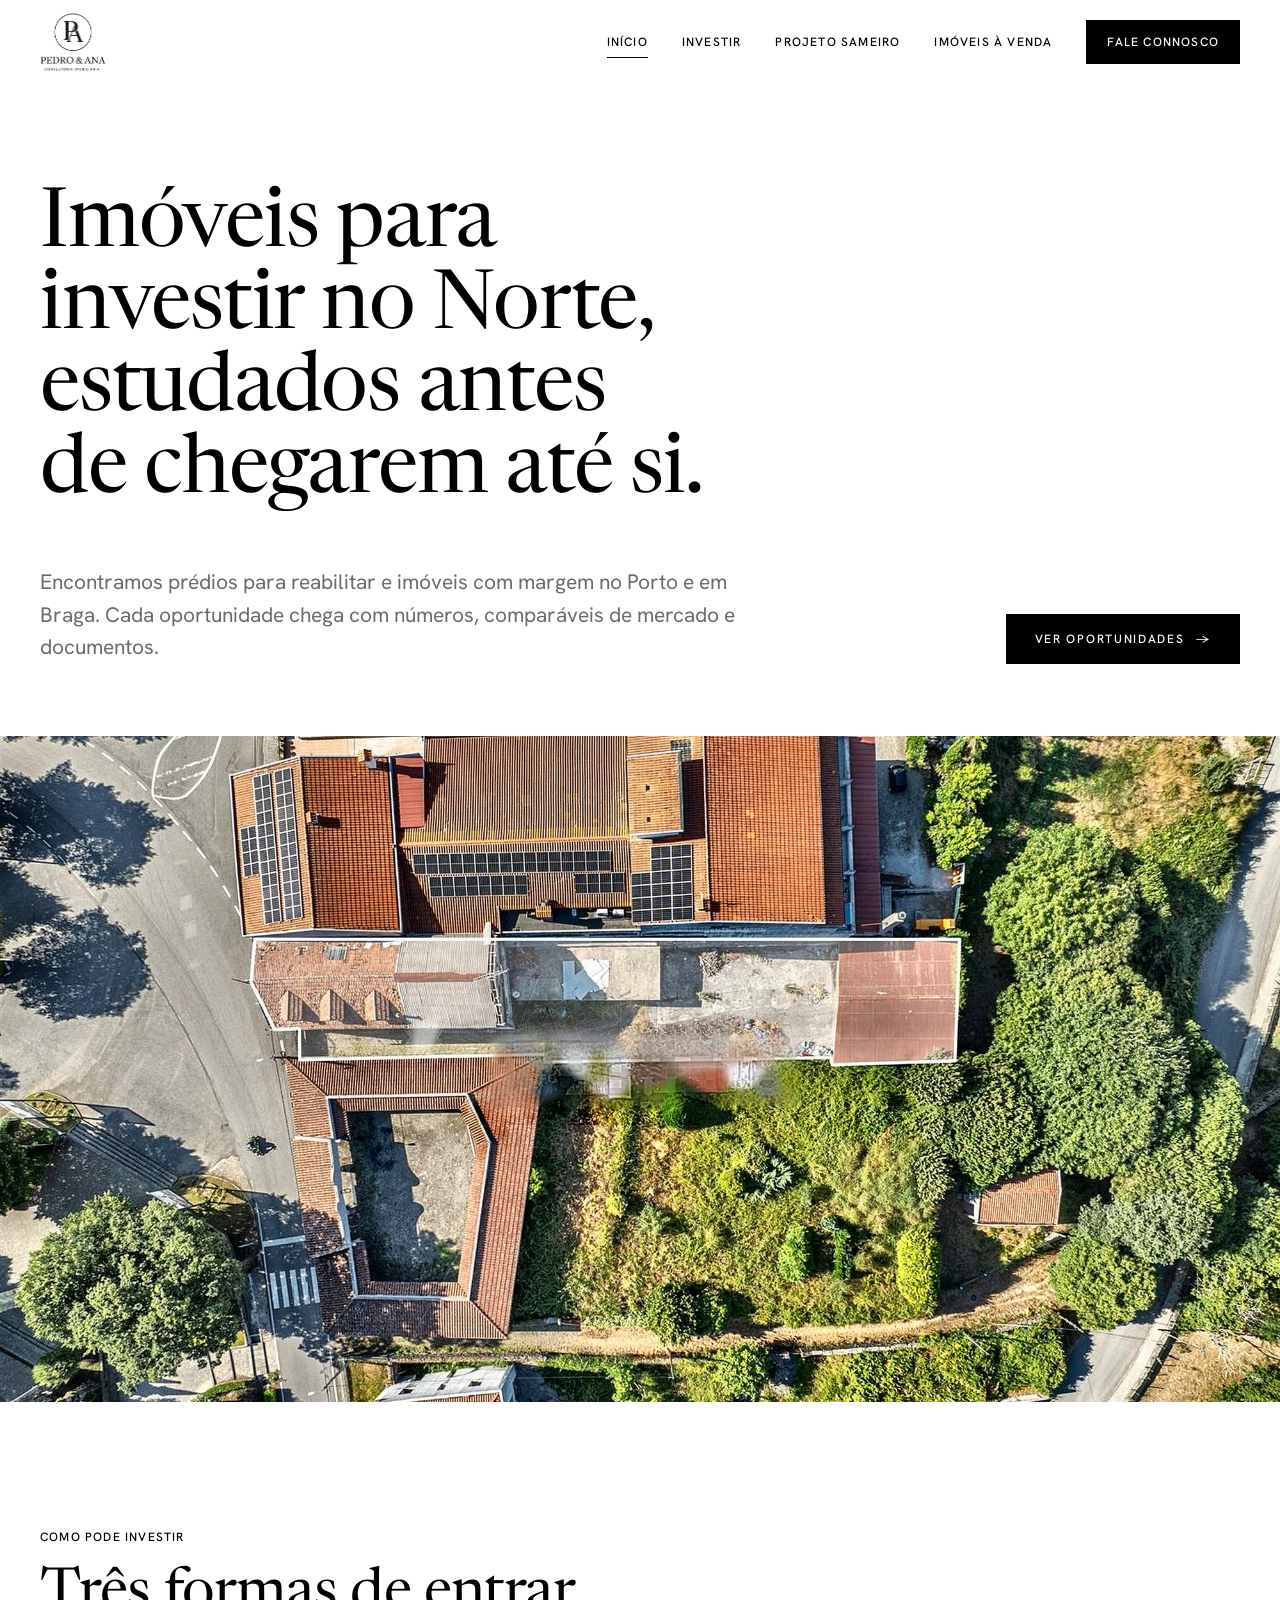
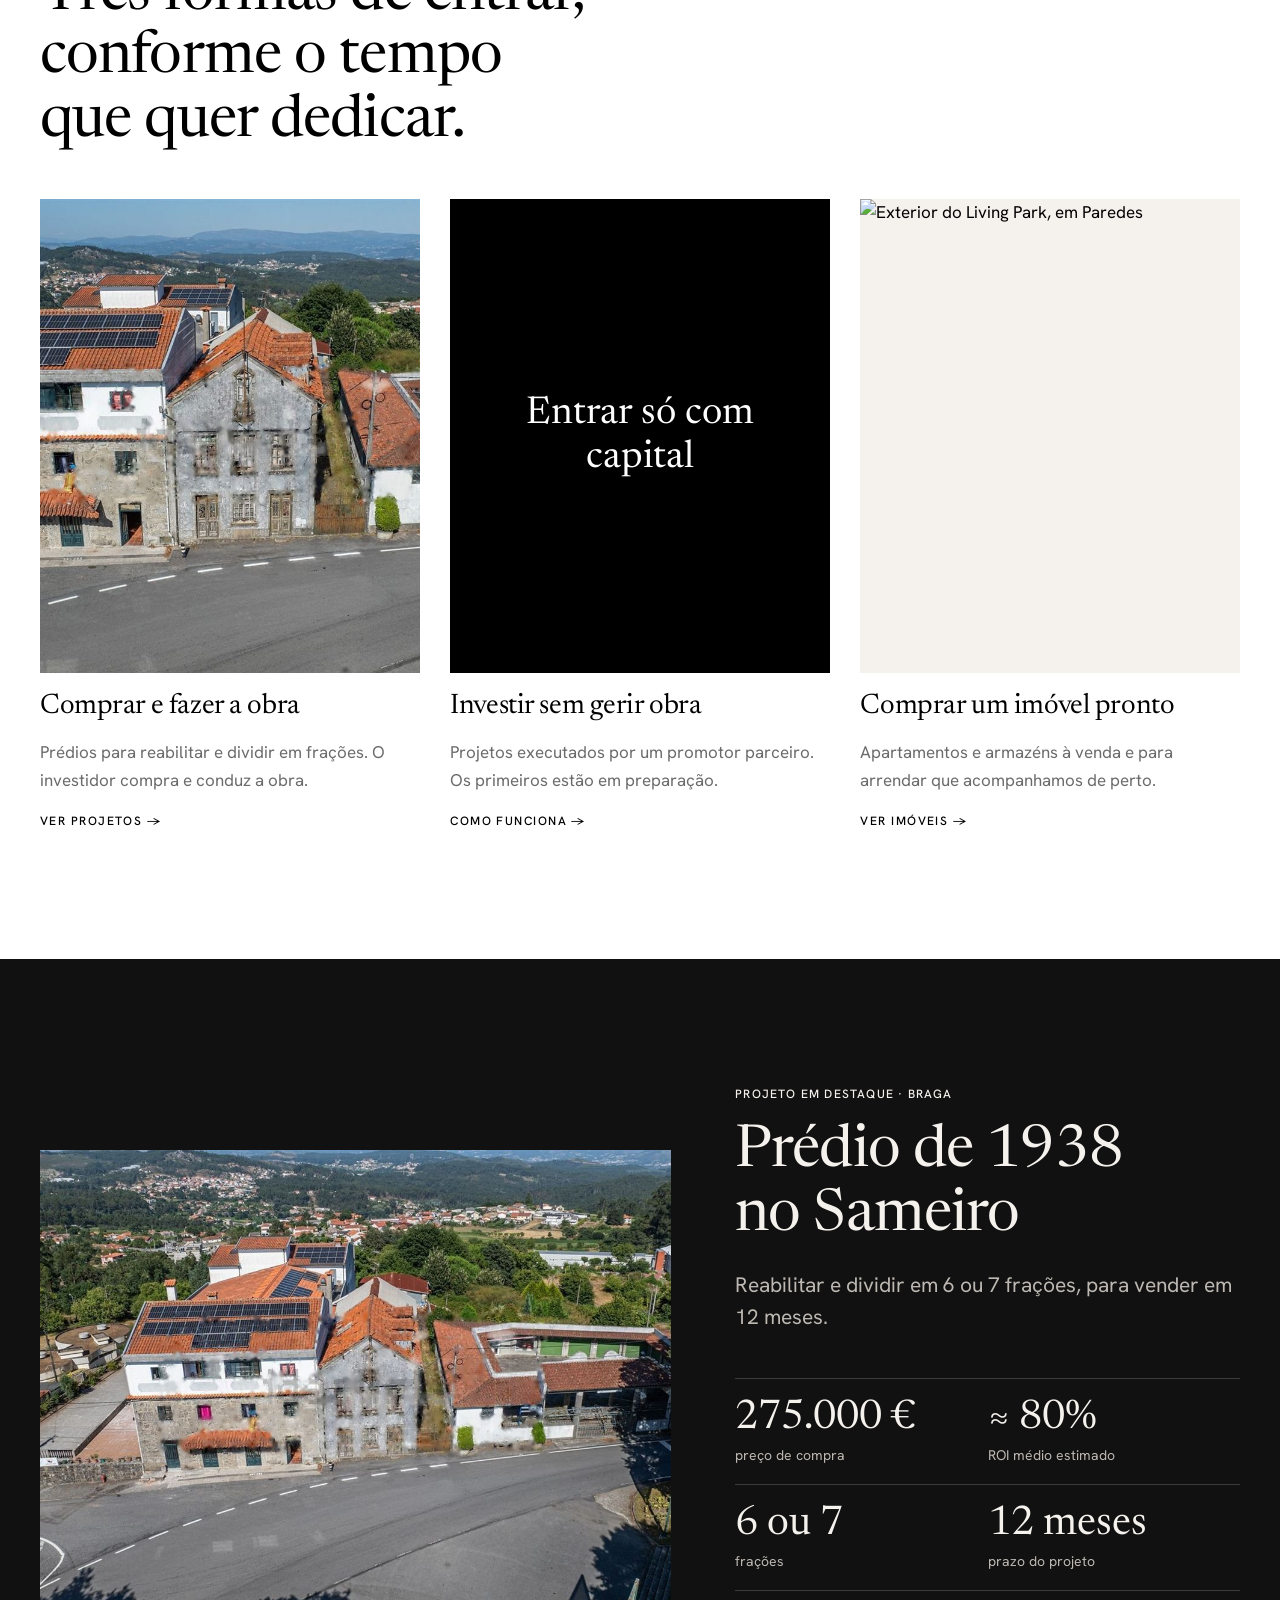
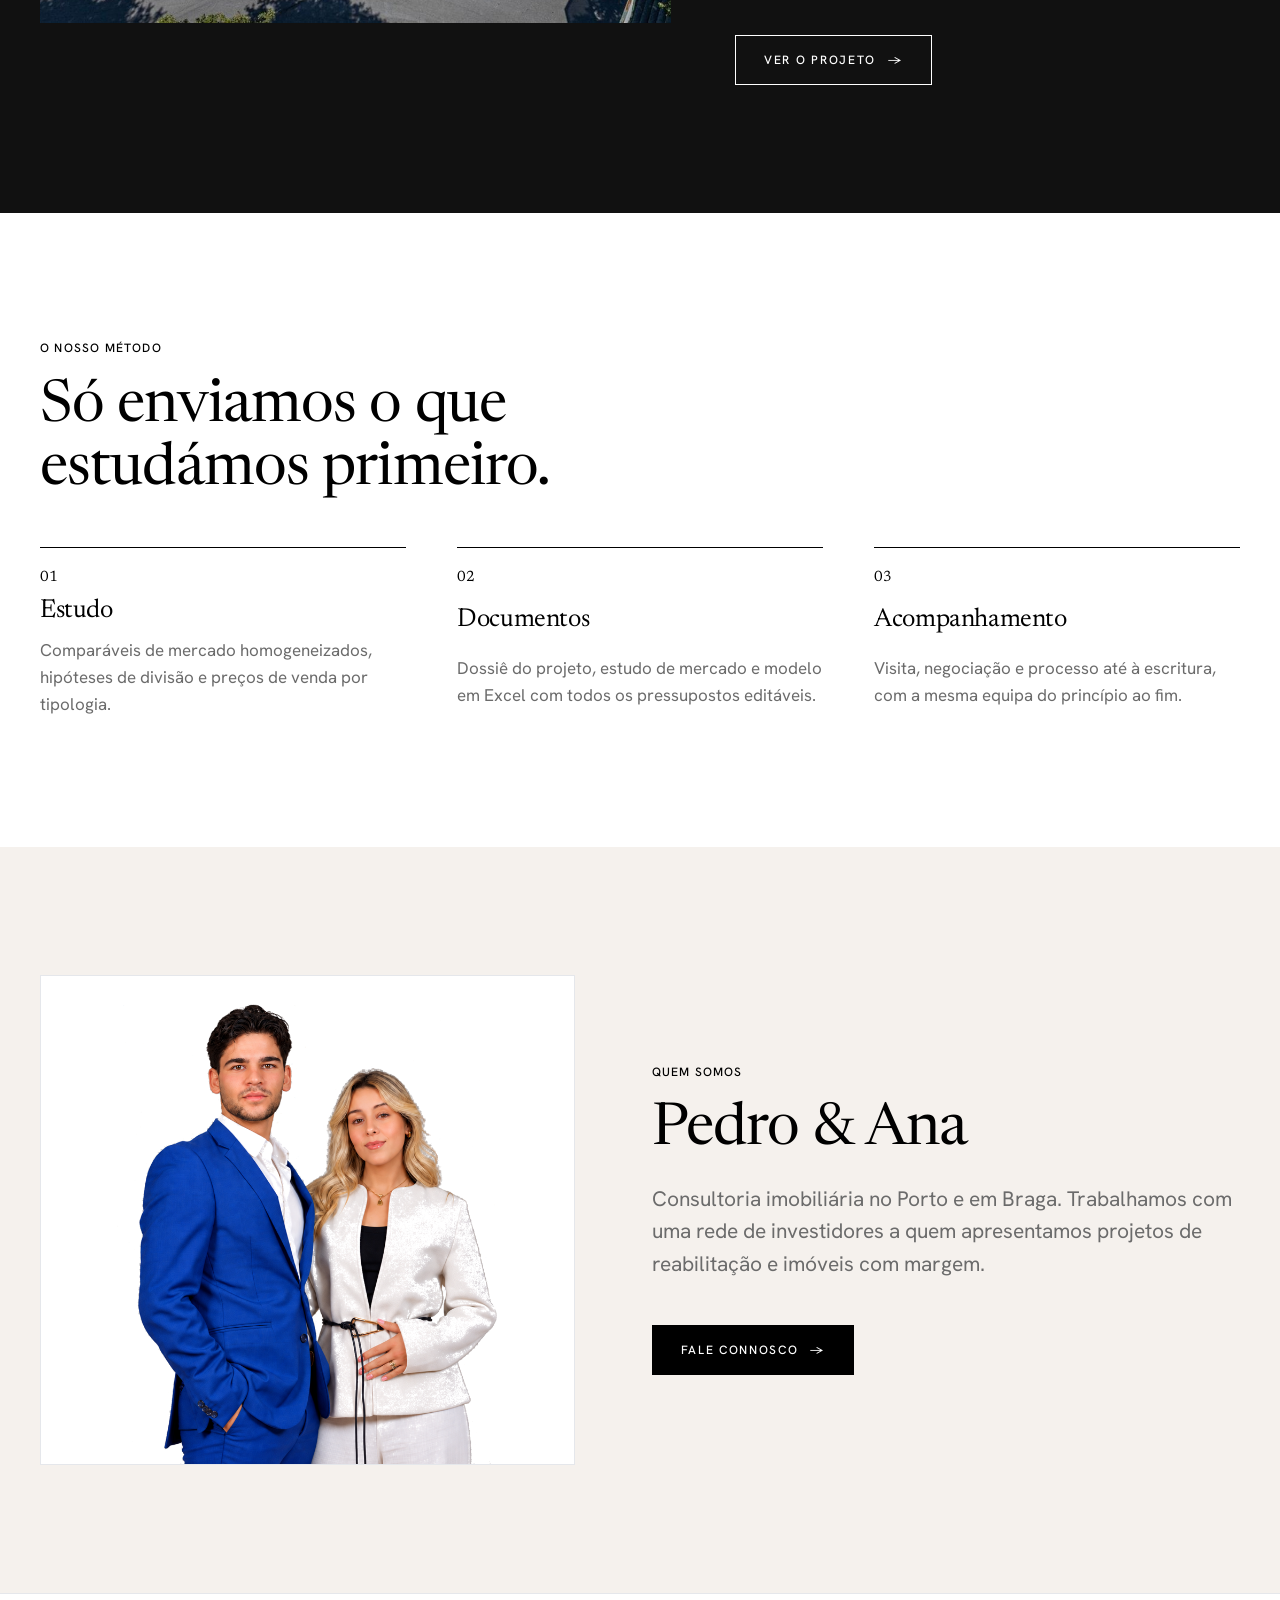
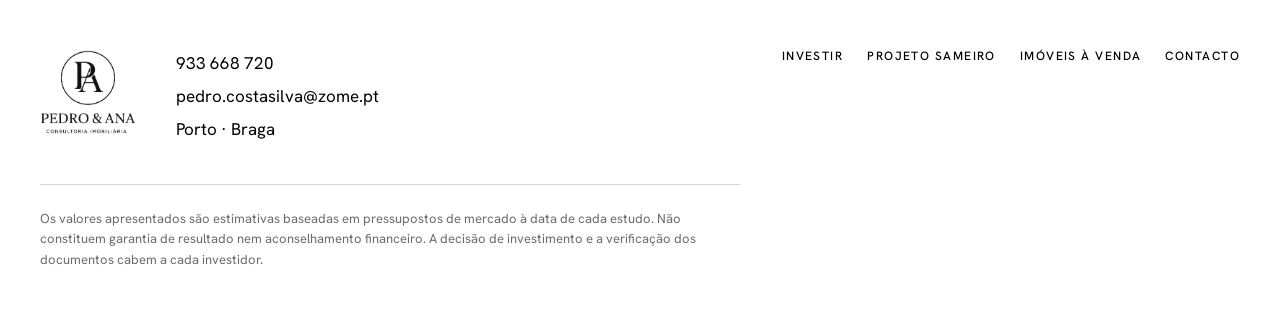
==== commit f4d01b69: "Cores e letras ao estilo The Modern House" ====
--- a/index.html
+++ b/index.html
@@ -8,8 +8,8 @@
 <meta property="og:title" content="Pedro &amp; Ana · Oportunidades para investidores">
 <meta property="og:description" content="Prédios para reabilitar e imóveis à venda no Porto e em Braga, estudados para investidores.">
 <meta property="og:image" content="img/aerea-sameiro.jpg">
-<meta name="theme-color" content="#213452">
-<link rel="icon" href="img/logo-navy.png">
+<meta name="theme-color" content="#ffffff">
+<link rel="icon" href="img/logo-black.png">
 <link rel="preconnect" href="https://fonts.googleapis.com">
 <link rel="preconnect" href="https://fonts.gstatic.com" crossorigin>
 <link rel="stylesheet" href="https://fonts.googleapis.com/css2?family=Newsreader:opsz,wght@6..72,400;6..72,500&family=Hanken+Grotesk:wght@400;500;600&display=swap">
@@ -19,7 +19,7 @@
 <a class="skip" href="#conteudo">Saltar para o conteúdo</a>
 <header class="site-head">
   <div class="wrap">
-    <a class="brand" href="index.html" aria-label="Pedro &amp; Ana, início"><img src="img/logo-navy.png" alt="Pedro &amp; Ana" width="1057" height="927"></a>
+    <a class="brand" href="index.html" aria-label="Pedro &amp; Ana, início"><img src="img/logo-black.png" alt="Pedro &amp; Ana" width="1057" height="927"></a>
     <button class="menu-btn" type="button" aria-expanded="false" aria-controls="nav">Menu</button>
     <nav class="nav" id="nav" aria-label="Principal">
       <a href="index.html" aria-current="page">Início</a>
@@ -130,7 +130,7 @@
 
 <footer class="site-foot">
   <div class="wrap">
-    <img src="img/logo-white.png" alt="Pedro &amp; Ana" width="1057" height="927" loading="lazy">
+    <img src="img/logo-black.png" alt="Pedro &amp; Ana" width="1057" height="927" loading="lazy">
     <div class="direct"><span>933 668 720</span><span>pedro.costasilva@zome.pt</span><span>Porto · Braga</span></div>
     <nav aria-label="Rodapé"><a href="investir.html">Investir</a><a href="sameiro.html">Projeto Sameiro</a><a href="imoveis.html">Imóveis à venda</a><a href="contacto.html">Contacto</a></nav>
     <p class="legal">Os valores apresentados são estimativas baseadas em pressupostos de mercado à data de cada estudo. Não constituem garantia de resultado nem aconselhamento financeiro. A decisão de investimento e a verificação dos documentos cabem a cada investidor.</p>
--- a/style.css
+++ b/style.css
@@ -1,8 +1,9 @@
-/* Pedro & Ana — site de oportunidades. Estilo editorial: muito branco, fotografia grande, serifa nos títulos.
-   Marca: azul-marinho do logótipo, areia como fundo secundário, latão em pormenores. */
+/* Pedro & Ana — site de oportunidades. Cores e tipografia inspiradas em The Modern House (18/11/2026):
+   preto sobre branco, bege claro (#f5f1ed) nos fundos secundários, linhas cinza claras,
+   títulos em serifa regular, etiquetas, menu e botões em maiúsculas pequenas e espaçadas. */
 :root{
-  --ink:#213452; --ink-2:#2d4268; --paper:#ffffff; --sand:#f1ebe2; --sand-2:#e6dccd;
-  --brass:#9a7a4f; --muted:#5d6676; --line:#e2dbd0;
+  --ink:#000000; --ink-2:#2b2b2b; --paper:#ffffff; --sand:#f5f1ed; --sand-2:#ebe5de;
+  --brass:#000000; --muted:#6b6b6b; --line:#e5e7eb;
   --display:"Newsreader","Iowan Old Style","Georgia",serif;
   --body:"Hanken Grotesk","Segoe UI",Arial,sans-serif;
   --wrap:1240px; --gutter:max(20px,env(safe-area-inset-left,0px));
@@ -19,11 +20,11 @@
 .narrow{max-width:760px}
 .section{padding-block:clamp(64px,10vw,128px)}
 .sand{background:var(--sand)}
-.ink{background:var(--ink);color:#eef1f6}
-.label{font:600 12px/1.2 var(--body);letter-spacing:.16em;text-transform:uppercase;color:var(--brass)}
-.ink .label{color:#d9c29c}
+.ink{background:#111111;color:#f5f1ed}
+.label{font:500 12px/1.2 var(--body);letter-spacing:.1em;text-transform:uppercase;color:var(--brass)}
+.ink .label{color:#f5f1ed}
 .lead{font-size:clamp(18px,1.7vw,21px);line-height:1.55;color:var(--muted);max-width:58ch}
-.ink .lead{color:#c3cbd8}
+.ink .lead{color:#bdb8b2}
 .h-xl{font-size:clamp(44px,7.4vw,104px);line-height:1}
 .h-l{font-size:clamp(34px,4.6vw,62px)}
 .h-m{font-size:clamp(26px,2.8vw,38px)}
@@ -34,9 +35,9 @@
 .skip:focus{left:12px}
 
 /* links e botões */
-.link{font-weight:600;text-decoration:none;background-image:linear-gradient(currentColor,currentColor);background-size:100% 1px;background-position:0 100%;background-repeat:no-repeat;padding-bottom:3px;transition:background-size .3s ease}
+.link{font-weight:500;font-size:12px;letter-spacing:.12em;text-transform:uppercase;text-decoration:none;background-image:linear-gradient(currentColor,currentColor);background-size:100% 1px;background-position:0 100%;background-repeat:no-repeat;padding-bottom:3px;transition:background-size .3s ease}
 .link:hover{background-size:0 1px;background-position:100% 100%}
-.btn{display:inline-flex;align-items:center;justify-content:center;gap:12px;min-height:52px;padding:0 26px;border-radius:0;font:600 15px/1 var(--body);letter-spacing:.02em;text-decoration:none;border:1px solid var(--ink);cursor:pointer;transition:background-color .25s ease,color .25s ease,transform .15s ease}
+.btn{display:inline-flex;align-items:center;justify-content:center;gap:12px;min-height:50px;padding:0 28px;border-radius:0;font:500 12px/1 var(--body);letter-spacing:.14em;text-transform:uppercase;text-decoration:none;border:1px solid var(--ink);cursor:pointer;transition:background-color .25s ease,color .25s ease,transform .15s ease}
 .btn:active{transform:scale(.98)}
 .btn-solid{background:var(--ink);color:#fff}
 .btn-solid:hover{background:var(--ink-2)}
@@ -54,15 +55,15 @@
 .site-head .wrap{display:flex;align-items:center;justify-content:space-between;min-height:84px;gap:20px}
 .brand img{height:58px;width:auto}
 .nav{display:flex;gap:34px;align-items:center}
-.nav a{font:500 15px/1 var(--body);text-decoration:none;padding:10px 0;background-image:linear-gradient(var(--ink),var(--ink));background-size:0 1px;background-position:0 100%;background-repeat:no-repeat;transition:background-size .3s ease}
+.nav a{font:500 12px/1 var(--body);letter-spacing:.1em;text-transform:uppercase;text-decoration:none;padding:10px 0;background-image:linear-gradient(var(--ink),var(--ink));background-size:0 1px;background-position:0 100%;background-repeat:no-repeat;transition:background-size .3s ease}
 .nav a:hover,.nav a[aria-current=page]{background-size:100% 1px}
 .nav .btn{min-height:44px;padding:0 20px;background-image:none}
-.menu-btn{display:none;background:none;border:1px solid var(--ink);color:var(--ink);font:600 14px/1 var(--body);min-height:44px;padding:0 16px;cursor:pointer}
+.menu-btn{display:none;background:none;border:1px solid var(--ink);color:var(--ink);font:500 12px/1 var(--body);letter-spacing:.12em;text-transform:uppercase;min-height:44px;padding:0 16px;cursor:pointer}
 @media (max-width:860px){
   .menu-btn{display:inline-flex;align-items:center}
   .nav{position:fixed;inset:0;background:var(--paper);flex-direction:column;justify-content:center;gap:10px;padding:max(20px,env(safe-area-inset-top,0px)) var(--gutter);transform:translateY(-100%);transition:transform .45s cubic-bezier(.7,0,.2,1);z-index:39}
-  .nav a{font:400 34px/1.2 var(--display);padding:10px 0}
-  .nav .btn{font:600 16px/1 var(--body);margin-top:18px;min-height:52px}
+  .nav a{font:400 34px/1.2 var(--display);letter-spacing:0;text-transform:none;padding:10px 0}
+  .nav .btn{font:500 12px/1 var(--body);letter-spacing:.14em;text-transform:uppercase;margin-top:18px;min-height:52px}
   body.menu-open .nav{transform:none}
   body.menu-open{overflow:hidden}
   .site-head .wrap{min-height:72px}
@@ -95,7 +96,7 @@
 .way .ph.type span{font:400 clamp(28px,3vw,40px)/1.15 var(--display)}
 .way h3{font-size:clamp(24px,2.2vw,30px)}
 .way p{color:var(--muted)}
-.way .more{font-weight:600;font-size:15px}
+.way .more{font-weight:500;font-size:12px;letter-spacing:.12em;text-transform:uppercase}
 .way .more .arr{display:inline-block;transition:transform .25s ease}
 .way:hover .more .arr{transform:translateX(4px)}
 
@@ -109,7 +110,7 @@
 .figs b{font:400 clamp(30px,3.2vw,44px)/1 var(--display);font-variant-numeric:lining-nums tabular-nums}
 .figs span{font-size:14px;color:var(--muted)}
 .ink .figs,.ink .figs div{border-color:rgba(255,255,255,.18)}
-.ink .figs span{color:#b8c1cf}
+.ink .figs span{color:#bdb8b2}
 
 .steps{display:grid;grid-template-columns:repeat(3,minmax(0,1fr));gap:clamp(24px,4vw,56px);counter-reset:s}
 .steps li{list-style:none;display:grid;gap:12px;padding-top:22px;border-top:1px solid var(--ink);counter-increment:s}
@@ -127,14 +128,14 @@
 .page-head .stack{max-width:900px}
 .split{display:grid;grid-template-columns:1fr 1.3fr;gap:clamp(28px,6vw,96px);align-items:start}
 .project-card{display:grid;grid-template-columns:1.2fr 1fr;gap:0;text-decoration:none;background:var(--paper);border:1px solid var(--line);transition:box-shadow .3s ease,transform .3s ease}
-.project-card:hover{transform:translateY(-2px);box-shadow:0 24px 48px -32px rgba(33,52,82,.45)}
+.project-card:hover{transform:translateY(-2px);box-shadow:0 24px 48px -32px rgba(0,0,0,.35)}
 .project-card .ph{overflow:hidden;min-height:340px}
 .project-card .ph img{width:100%;height:100%;object-fit:cover;transition:transform .9s cubic-bezier(.2,.7,.2,1)}
 .project-card:hover .ph img{transform:scale(1.03)}
 .project-card .tx{padding:clamp(24px,3vw,40px);display:grid;gap:18px;align-content:center}
-.tag{display:inline-flex;align-self:start;justify-self:start;font:600 12px/1 var(--body);letter-spacing:.12em;text-transform:uppercase;padding:9px 12px;border:1px solid currentColor}
+.tag{display:inline-flex;align-self:start;justify-self:start;font:500 11px/1 var(--body);letter-spacing:.14em;text-transform:uppercase;padding:9px 12px;border:1px solid currentColor}
 .tag.wait{color:var(--brass)}
-.slot{border:1px dashed var(--brass);padding:clamp(24px,3vw,40px);display:grid;gap:16px;background:var(--paper)}
+.slot{border:1px dashed #b5aea6;padding:clamp(24px,3vw,40px);display:grid;gap:16px;background:var(--paper)}
 
 /* projeto */
 .p-hero{display:grid;gap:clamp(28px,4vw,48px);padding-bottom:clamp(40px,6vw,80px)}
@@ -152,7 +153,7 @@
 .table-wrap{overflow-x:auto;-webkit-overflow-scrolling:touch}
 table{width:100%;border-collapse:collapse;min-width:520px;font-variant-numeric:tabular-nums}
 th,td{text-align:left;padding:16px 12px 16px 0;border-bottom:1px solid var(--line)}
-th{font:600 12px/1.2 var(--body);letter-spacing:.12em;text-transform:uppercase;color:var(--brass)}
+th{font:500 11px/1.2 var(--body);letter-spacing:.14em;text-transform:uppercase;color:inherit;opacity:.75}
 td.num,th.num{text-align:right}
 td b{font:400 24px/1 var(--display)}
 .note{font-size:14px;color:var(--muted);max-width:70ch}
@@ -164,7 +165,7 @@
 .gallery .g1{grid-column:span 4;aspect-ratio:16/10}
 .gallery .g2{grid-column:span 2;aspect-ratio:auto}
 .gallery .g3,.gallery .g4,.gallery .g5{grid-column:span 2;aspect-ratio:4/3}
-.lightbox{position:fixed;inset:0;z-index:60;background:rgba(15,22,36,.94);display:grid;place-items:center;padding:max(56px,env(safe-area-inset-top,0px)) var(--gutter) 56px}
+.lightbox{position:fixed;inset:0;z-index:60;background:rgba(10,10,10,.94);display:grid;place-items:center;padding:max(56px,env(safe-area-inset-top,0px)) var(--gutter) 56px}
 .lightbox img{max-height:84vh;max-width:min(1400px,100%);width:auto;object-fit:contain}
 .lightbox .lb-btn{position:absolute;background:none;border:1px solid rgba(255,255,255,.5);color:#fff;min-width:48px;min-height:48px;font:500 20px/1 var(--body);cursor:pointer}
 .lightbox .lb-close{top:max(14px,env(safe-area-inset-top,0px));right:max(14px,env(safe-area-inset-right,0px))}
@@ -181,7 +182,7 @@
 .listing h3{font-size:clamp(24px,2.3vw,30px)}
 .listing .price{font:400 24px/1 var(--display);white-space:nowrap}
 .listing .meta{font-size:15px;color:var(--muted)}
-.listing .deal{font:600 11px/1 var(--body);letter-spacing:.14em;text-transform:uppercase;color:var(--brass)}
+.listing .deal{font:500 11px/1 var(--body);letter-spacing:.14em;text-transform:uppercase;color:var(--muted)}
 
 /* contacto e formulário */
 .contact{display:grid;grid-template-columns:1fr 1.15fr;gap:clamp(28px,6vw,96px);align-items:start}
@@ -190,15 +191,15 @@
 form{display:grid;gap:22px}
 .row2{display:grid;grid-template-columns:1fr 1fr;gap:20px}
 .field{display:grid;gap:8px;min-width:0}
-label,.legend{font:600 13px/1.2 var(--body);letter-spacing:.06em;text-transform:uppercase;color:var(--ink)}
-input[type=text],input[type=tel],input[type=email],select{width:100%;min-height:52px;padding:12px 0;border:0;border-bottom:1px solid #b9b2a6;border-radius:0;background:transparent;font:400 18px/1.3 var(--body);color:var(--ink)}
+label,.legend{font:500 11px/1.2 var(--body);letter-spacing:.14em;text-transform:uppercase;color:var(--ink)}
+input[type=text],input[type=tel],input[type=email],select{width:100%;min-height:52px;padding:12px 0;border:0;border-bottom:1px solid #c9c4be;border-radius:0;background:transparent;font:400 18px/1.3 var(--body);color:var(--ink)}
 select{padding-right:24px}
 input:focus,select:focus{outline:none;border-bottom:2px solid var(--ink)}
 fieldset{border:0;margin:0;padding:0;display:grid;gap:12px;min-width:0}
 .choices{display:flex;flex-wrap:wrap;gap:8px}
 .choice{position:relative}
 .choice input{position:absolute;opacity:0;inset:0;width:100%;height:100%;margin:0;cursor:pointer}
-.choice span{display:inline-flex;align-items:center;min-height:44px;padding:0 16px;border:1px solid #b9b2a6;font:500 15px/1 var(--body);transition:background-color .2s ease,color .2s ease,border-color .2s ease}
+.choice span{display:inline-flex;align-items:center;min-height:44px;padding:0 16px;border:1px solid #c9c4be;font:500 15px/1 var(--body);transition:background-color .2s ease,color .2s ease,border-color .2s ease}
 .choice input:checked+span{background:var(--ink);border-color:var(--ink);color:#fff}
 .choice input:focus-visible+span{outline:2px solid var(--brass);outline-offset:2px}
 .consent{display:grid;grid-template-columns:24px 1fr;gap:14px;align-items:start;font:400 14px/1.5 var(--body);letter-spacing:0;text-transform:none;color:var(--muted)}
@@ -209,13 +210,14 @@
 .done b{font:400 28px/1.15 var(--display)}
 
 /* rodapé */
-.site-foot{background:var(--ink);color:#c3cbd8;font-size:15px}
+.site-foot{background:var(--paper);color:var(--ink);font-size:14px;border-top:1px solid var(--line)}
 .site-foot .wrap{display:grid;grid-template-columns:auto 1fr auto;gap:40px;align-items:start;padding-block:56px 40px}
 .site-foot img{height:84px;width:auto}
 .site-foot nav{display:flex;gap:24px;flex-wrap:wrap}
 .site-foot a{text-decoration:none}
-.site-foot a:hover{color:#fff}
-.site-foot .legal{grid-column:1/-1;border-top:1px solid rgba(255,255,255,.14);padding-top:24px;font-size:13px;color:#98a3b5;max-width:100ch}
+.site-foot a:hover{text-decoration:underline;text-underline-offset:4px}
+.site-foot .legal{grid-column:1/-1;border-top:1px solid #ddd6ce;padding-top:24px;font-size:13px;color:var(--muted);max-width:100ch}
+.site-foot nav a{font:500 12px/1 var(--body);letter-spacing:.12em;text-transform:uppercase}
 
 @media (max-width:980px){
   .hero .grid,.feature,.team,.split,.contact,.project-card{grid-template-columns:1fr}
